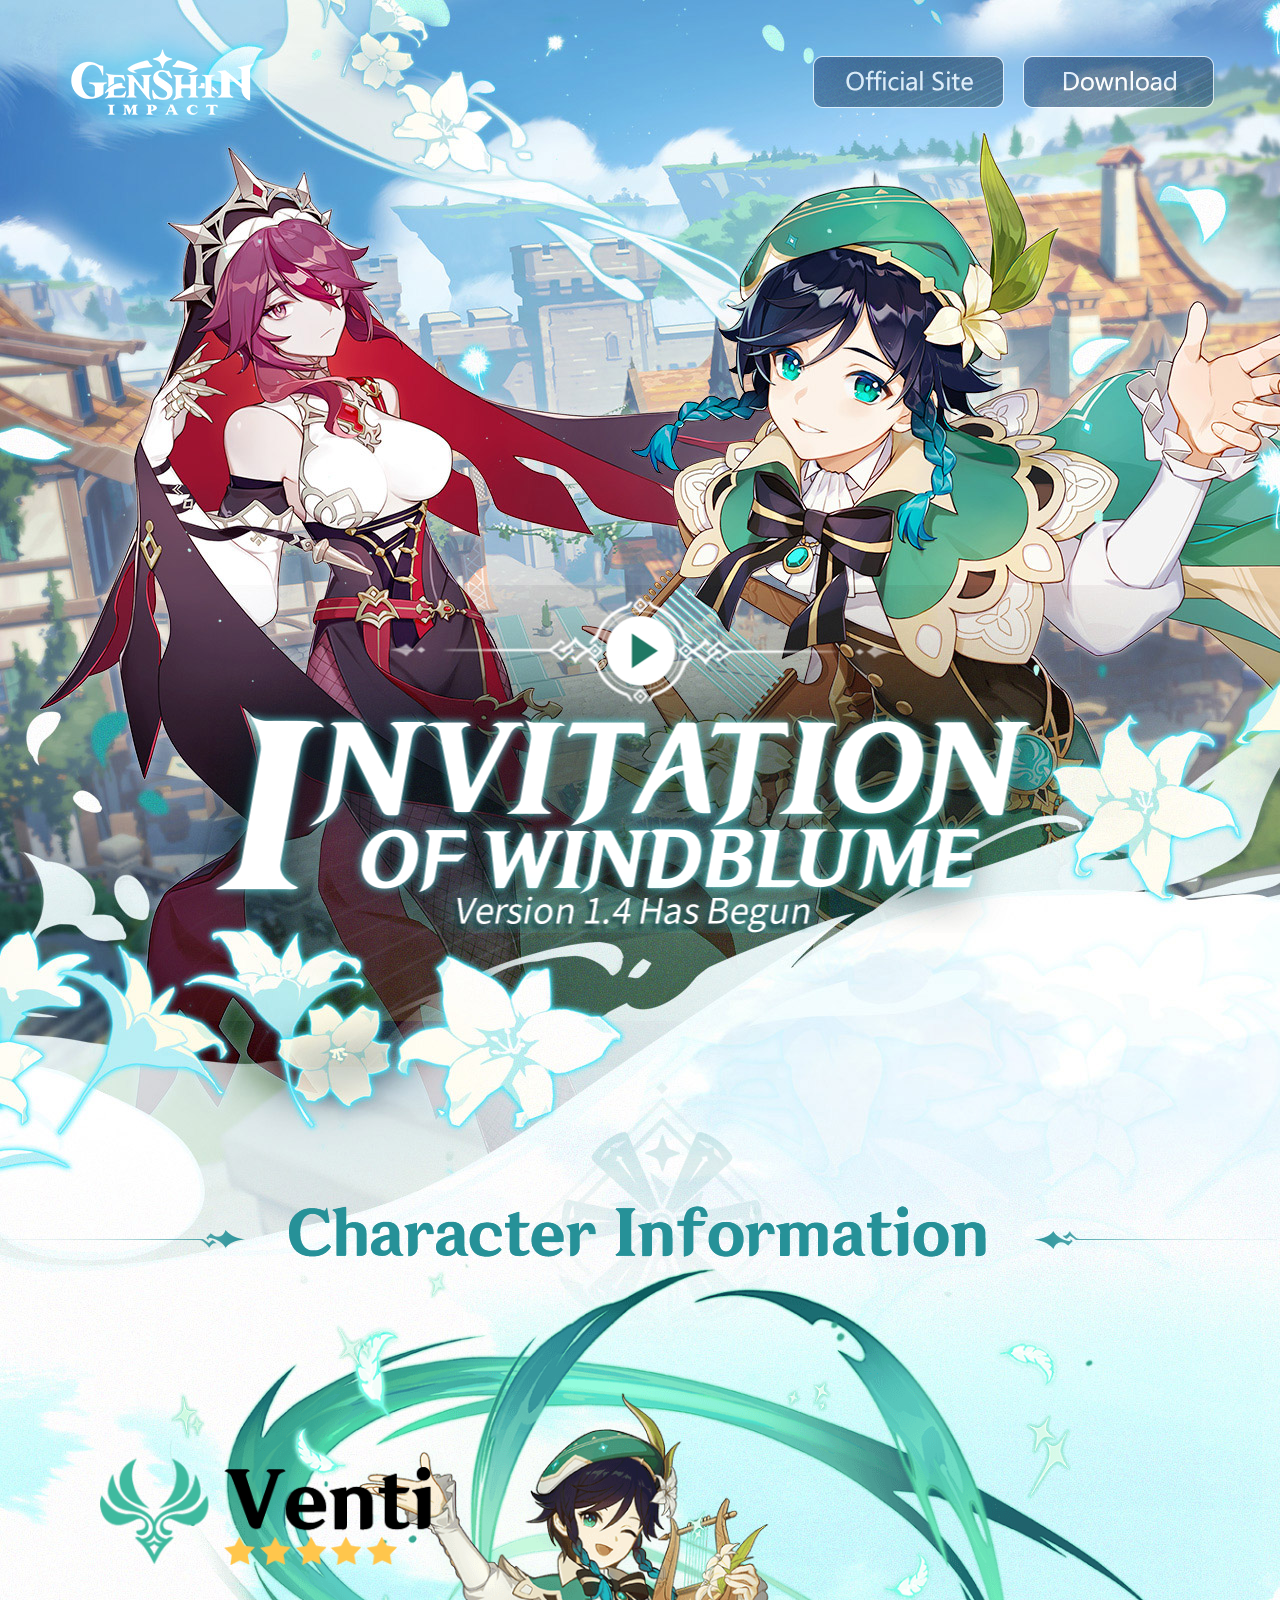
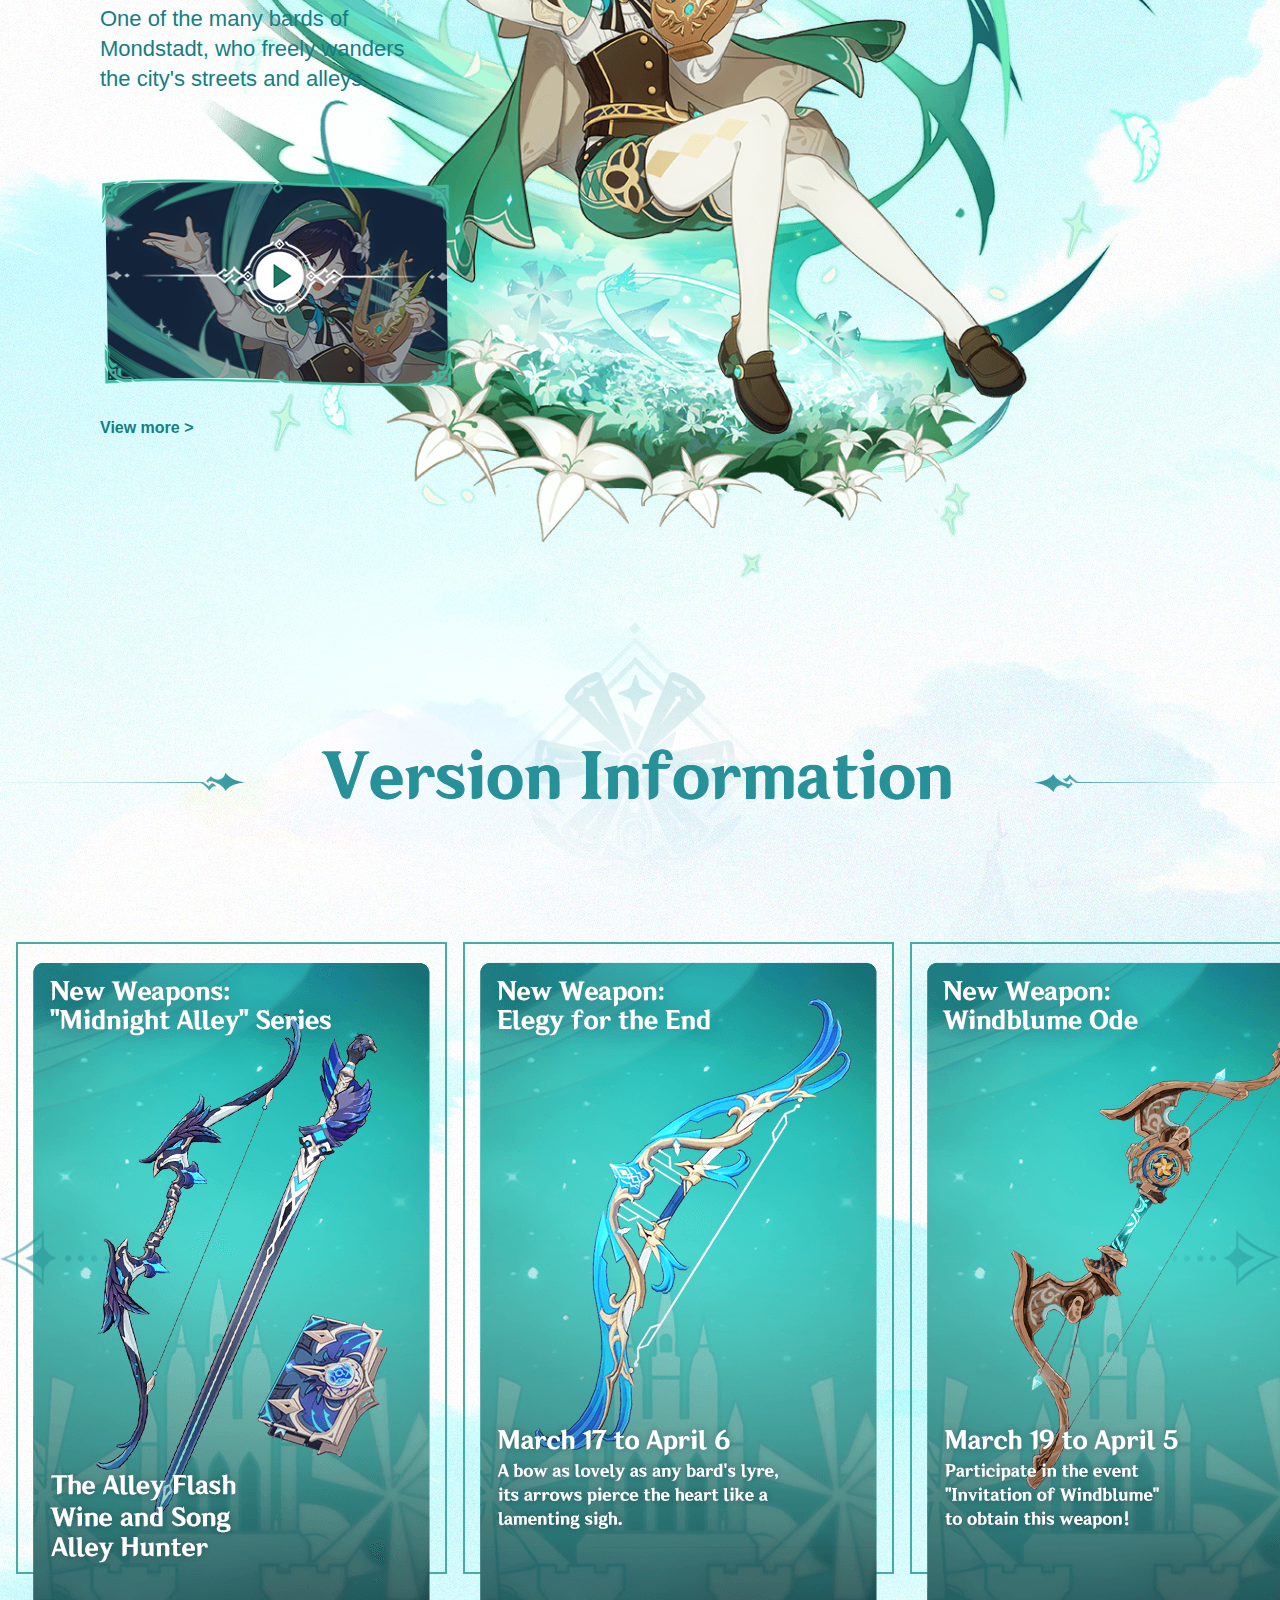
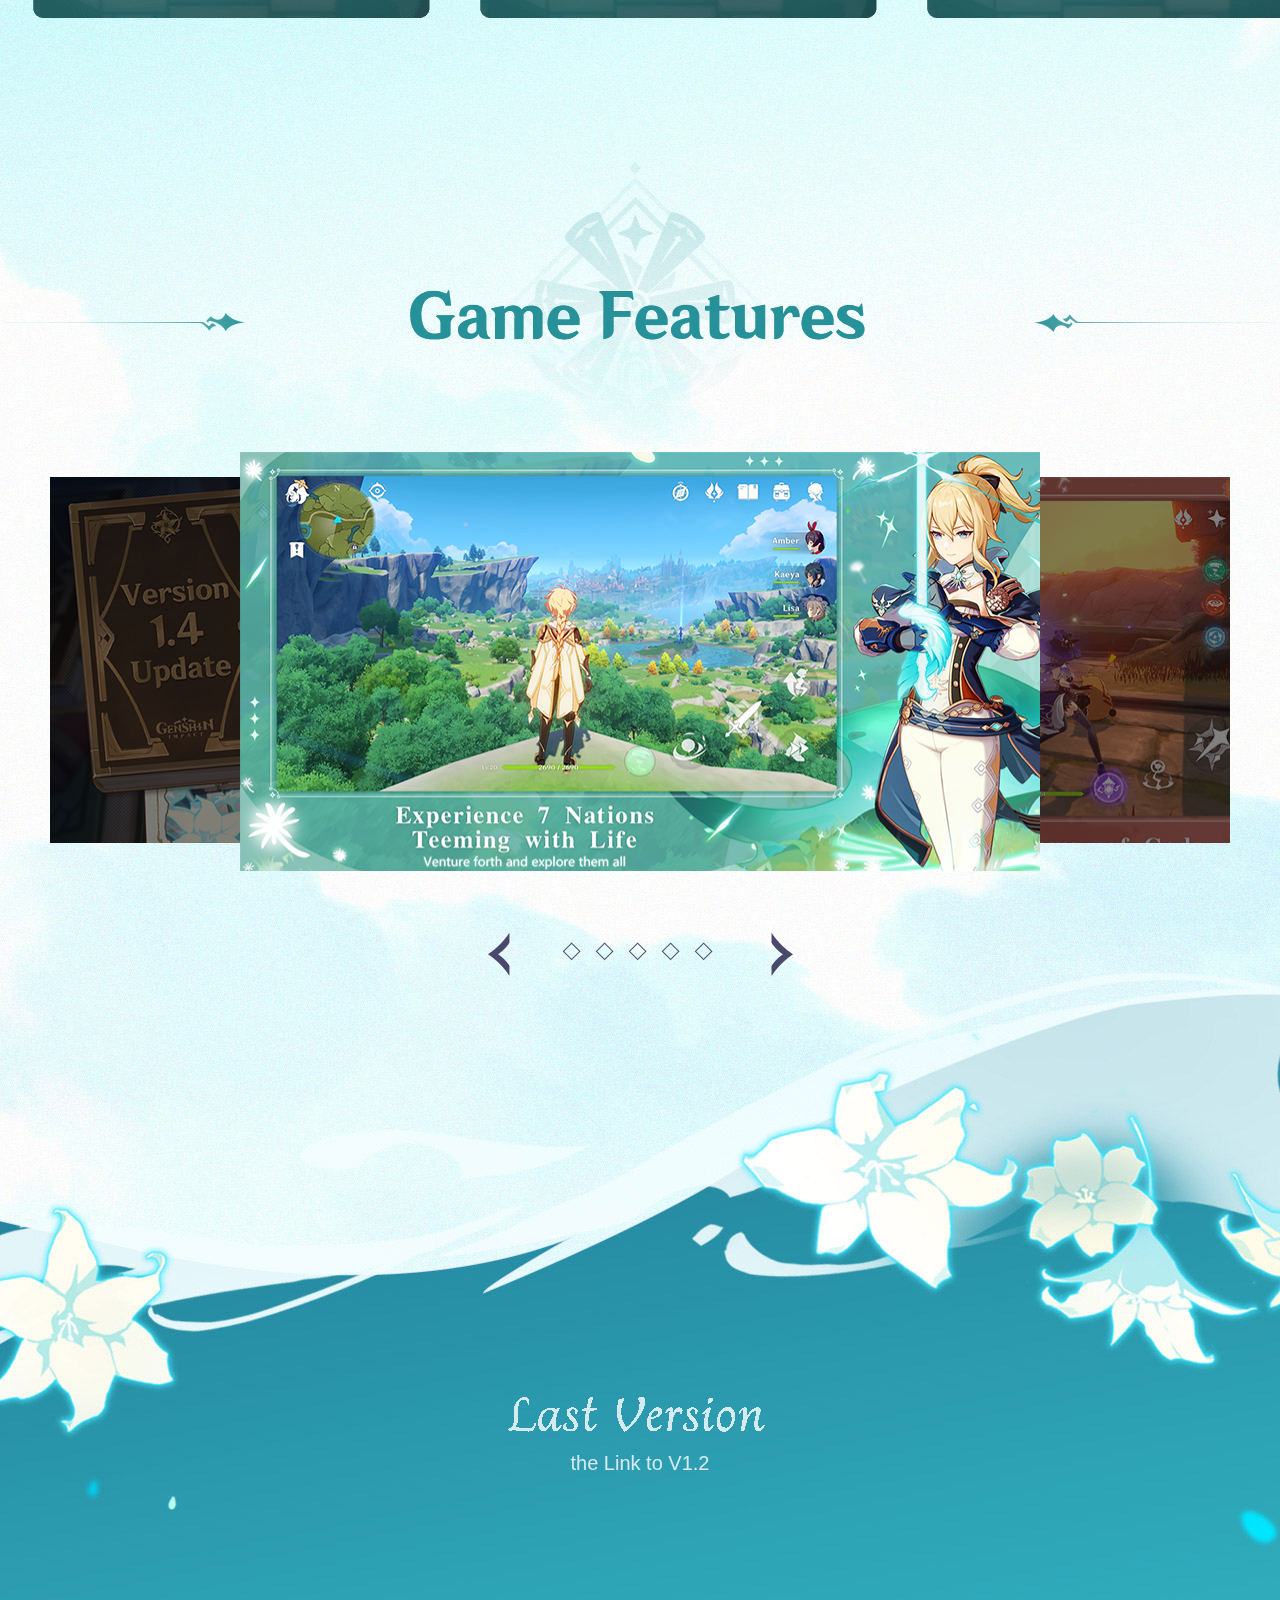
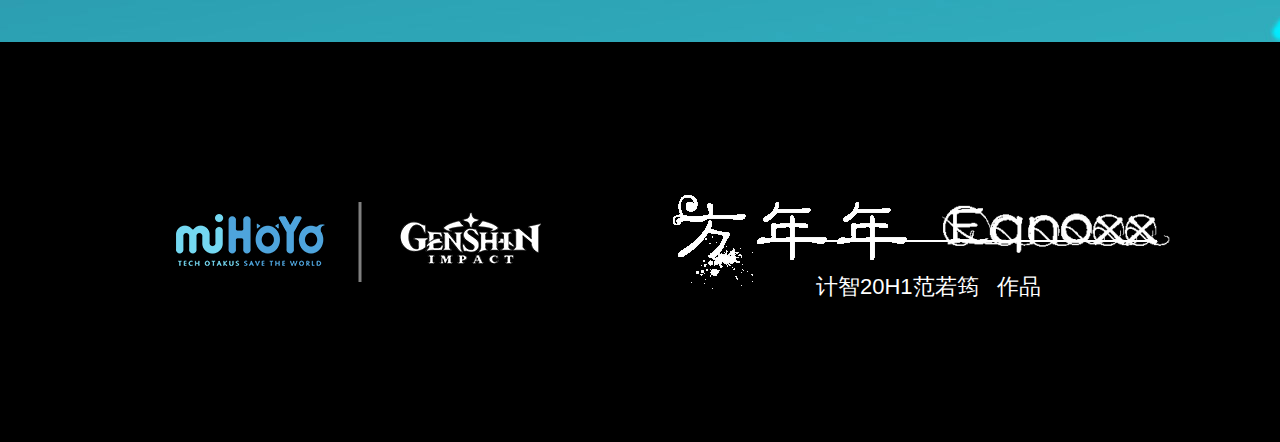
==== index.html @ aa004e3d "add Genshin_HomePage" ====
<!DOCTYPE html>
<html>
<head>
	<title>
		Genshin Impact – Step Into a Vast Magical World of Adventure
	</title>
	<meta charset="utf-8">
	<meta name="author" content="Eqnoxx">
	<script src="js/jquery-1.11.1.min.js" type="text/javascript"></script>
	<style type="text/css">
		<!--
		A { text-decoration: none}
		-->
	</style>
	<style>
		* {
			font-family: Helvetica;
		}
		body {
			position: relative;
			top: 0;
			left: 0;
			right: 0;
			bottom: 0;
			min-width: 1280px;
			max-width: 1900px;
			margin: auto;
		}
		#loading {
			position: absolute;
			top: 0;
			left: 0;
			right: 0;
			bottom: 0;
			background: black;
			opacity: 1;
			transition: all 0.3s;
			z-index: 3000;
		}
		#fab {
			position: relative;
			width: 100%;
			background: url(background/main/main.jpg) center top no-repeat;
		}
		#bottom {
			position: relative;
			width: 100%;
			height: 400px;
			background: black;
		}
		#fab header {
			position: relative;
			width: 100%;
			height: 1082px;
		}
		#fab content {
			position: relative;
			width: 100%;
			height: auto;
		}
		#fab footer {
			position: relative;
			width: 100%;
			height: 340px;
		}
		#fab header .logo {
			position: absolute;
			width: 211px;
			height: 200px;			
			top: 4px;
			left: 57px;
			background: url(element/main/head/logo.png) center top no-repeat;
		}
		#fab header .bar1 {
			position: absolute;
			width: 191px;
			height: 52px;
			top: 56px;
			right: 276px;
			opacity: 0.7;
			transition: all 0.3s;
			background: url(element/main/head/bar1.png) center top no-repeat;
		}
		#fab header .bar2 {
			position: absolute;
			width: 191px;
			height: 52px;
			top: 56px;
			right: 66px;
			opacity: 0.7;
			transition: all 0.3s;
			background: url(element/main/head/bar2.png) center top no-repeat;
		}
		#fab header .video {
			position: absolute;
			width: 511px;
			height: 106px;
			top: 598px;
			left: 50%;
			transform: translateX(-50%);
			cursor: pointer;
			background: url(element/main/head/header-button.png) center top no-repeat;
		}
		#fab header .title {
			position: absolute;
			width: 971px;
			height: 258px;
			top: 675px;
			left: 50%;
			transform: translateX(-50%);
			background: url(element/main/head/header-title.png) center top no-repeat;
		}
		
		#fab content .c-i {
			position: relative;
			width: 100%;
			height: 1140px;
			overflow: hidden;
			background: url(element/main/c-i/c-i.png) center top no-repeat;
		}
		.c-i .slide {
			position: relative;
			width: 10000px;
			height: 1140px;
			transition: left 1s;
		}
		.c-i .desc-frame {
			position: relative;
			width: 520px;
			height: 700px;
    		top: 370px;
    		left: 100px;
    		text-align: left;
		}
		.c-i .desc-frame .name {
			position: relative;
			width: auto;
			height: 113px;
			z-index: 998;
		}
		.c-i .desc-frame .desc {
			position: relative;
			width: 330px;
			height: 90px;
			top: 35px;
			font-size: 22px;
			color: #147E85;
			text-align: left;
			line-height: 30px;
			z-index: 998;
		}
		.c-i .desc-frame .video {
			position: relative;
		    width: 358px;
		    height: 208px;
		    top: 120px;
			cursor: pointer;
			z-index: 1000;
		}
		.c-i .desc-frame .view-more { 
			position: relative;
    		top: 145px;
			font-size: 16px;
			font-weight: 800;
			color: #147E85;
			text-align: left;
			line-height: 24px;
			z-index: 1000;
		}
		.c-i .pic {
			position: absolute;
			width: 1210px;
			height: auto;
			top: 0;
			right: 0;
			z-index: 997;
		}

		.c-i .roles {
			position: relative;
			float: left;
			width: 100%;
			height: 1140px;
		}
		.c-i .slide-button-left, .c-i .slide-button-right {
			position: relative;
			float: left;
			width: 50%;
			height: 1050px;
			top: -950px;
			left: 0px;
			z-index: 999;
		}

		#fab content .v-i {
			position: relative;
			width: 100%;
			height: 1140px;
			background: url(element/main/v-i/v-i.png) center top no-repeat;
		}
		.v-i .frame {
			position: relative;
			width: 100%;
			max-width: 1580px;
			height: 700px;
			top: 300px;
			margin-left: 50%;
			transform: translateX(-50%);
		}
		.v-i .visual {
			position: relative;
			padding-top: 20px;
			width: 1357px;
			height: 100%;
			margin: auto;
			overflow: hidden;
		}
		.v-i .slide {
			position: relative;
			width: 10000px;
			height: 700px;
			transition: left 0.5s;
		}
		.v-i .pics {
			position: relative;
			margin: 0 8px;
			width: 431px;
			display: block;
			float: left;
			top: 0;
			transition: top 0.5s;
		}
		.v-i .pics:first-child {
			margin-left: 16px;
		}
		.v-i .slide-button-left {
			position: absolute;
			width: 110px;
			height: 83px;
			top: 50%;
			left: 0;
			transform: translateY(-50%);
			cursor: pointer;
			background: url(element/main/v-i/pre.png) center top no-repeat;
			z-index: 1000;
		}
		.v-i .slide-button-right {
			position: absolute;
			width: 110px;
			height: 83px;
			top: 50%;
			right: 0;
			transform: translateY(-50%);
			cursor: pointer;
			background: url(element/main/v-i/nxt.png) center top no-repeat;
			z-index: 1000;
		}
		
		#fab content .g-f {
			position: relative;
			width: 100%;
			height: 1140px;
			background: url(element/main/g-f/g-f.png) center top no-repeat;
		}
		.g-f .frame {
			position: relative;
			width: 1180px;
			height: 800px;
			top: 290px;
			left: 50%;
			transform: translateX(-50%);
		}
		.g-f .frame .pics {
			transition: all 0.5s;
		}
		.g-f .pic-left {
			position: absolute;
			width: 700px;
			height: 366.33px;
			top: 25px;
			left: 0;
			z-index: 999;
			filter: brightness(0.5);
		}
		.g-f .pic-mid {
			position: absolute;
			width: 800px;
			height: 418.67px;
			top: 0;
			left: 50%;
			transform: translateX(-50%);
			z-index: 1000;
		}
		.g-f .pic-right {
			position: absolute;
			width: 700px;
			height: 366.33px;
			top: 25px;
			left: 100%;
			transform: translateX(-100%);
			z-index: 999;
			filter: brightness(0.5);
		}
		.g-f .pic-back {
			position: absolute;
			width: 700px;
			height: 366.33px;
			top: 25px;
			left: 50%;
			transform: translateX(-50%);
			z-index: 998;
		}
		.g-f #pic1 {
			background: url(element/main/g-f/1.png);
		}
		.g-f #pic2 {
			background: url(element/main/g-f/2.png);
		}
		.g-f #pic3 {
			background: url(element/main/g-f/3.png);
		}
		.g-f #pic4 {
			background: url(element/main/g-f/4.png);
		}
		.g-f #pic5 {
			background: url(element/main/g-f/5.png);
		}
		.g-f .slide-button-left {
			position: absolute;
			width: 48px;
			height: 48px;
			top: 480px;
			left: 435px;
			cursor: pointer;
			background: url(element/main/g-f/pre.png) center top no-repeat;
		}
		.g-f .slide-button-right {
			position: absolute;
			width: 48px;
			height: 48px;
			top: 480px;
			right: 435px;
			cursor: pointer;
			background: url(element/main/g-f/nxt.png) center top no-repeat;
		}
		.g-f .point-frame {
			position: absolute;
			width: 170px;
			height: 30px;
			top: 490px;
			left: 50%;
			transform: translateX(-50%);
		}
		.g-f .page-point {
			position: relative;
			width: 19px;
			height: 19px;
			padding: 7px;
			float: left;
			cursor: pointer;
			background: url(element/main/g-f/p1.png) center top no-repeat;
		}
		#fab footer .pic {
			position:absolute;
			width: 300px;
			height: 100px;
			top: 70px;
			left: 50%;
			transform: translateX(-50%);
			background: url(element/main/g-f/last-version.png) center top no-repeat;
			opacity: 0.8;
		}
		#fab footer .desc {
			position:absolute;
			top: 150px;
			left: 50%;
			transform: translateX(-50%);
			font-size: 20px;
			color: white;
			opacity: 0.8;
		}
		#fab footer .last-version {
			transition: all 0.3s;
		}

		#bottom .bottom-frame {
			position: relative;
			width: 100%;
			max-width: 1140px;
			min-width: 800px;
			height: 400px;
			left: 50%;
			transform: translateX(-50%);
		}
		#bottom .logo-frame {
			position: absolute;
			width: 420px;
			height: 100px;
			top: 150px;
			left: 80px;
		}
		#bottom .mihoyo {
			position: absolute;
			width: 200px;
			height: 100px;
			top: 21px;
			left: 0;
			background: url(element/main/bottom/logo.png) center top no-repeat;
		}
		#bottom .line {
			position: absolute;
			width: 3px;
			height: 80px;
			top: 10px;
			left: 50%;
			transform: translateX(-50%);
			background: gray;
		}
		#bottom .genshin {
			position: absolute;
			width: 200px;
			height: 100px;
			right: 0;
			background: url(element/main/bottom/logo2.png) center top no-repeat;
		}
		#bottom .author {
			position: absolute;
			width: 570px;
			height: 180px;
			top: 120px;
			right: 0;
		}
		#bottom .nick-name-chn {
			position: absolute;
			width: 300px;
			height: 125px;
			top: 13px;
			background: url(element/main/bottom/nick-name-chn.png) center top no-repeat;
		}
		#bottom .nick-name-eng {
			position: absolute;
			width: 300px;
			height: 80px;
			top: 29.5px;
			left: 265px;
			background: url(element/main/bottom/nick-name-eng.png) center top no-repeat;
		}
		#bottom .line2 {
			position: absolute;
			width: 399px;
			height: 2px;
			top: 78px;
			left: 118px;
			background: white;
		}
		#bottom .real-name {
			position: absolute;
			top: 110px;
			left: 176px;
			font-size: 22px;
			color: white;
		}

		.video-back {
			position: fixed;
			left: 0;
			right: 0;
			top: 0;
			bottom: 0;
			background: rgba(0, 0, 0, 0.7);
			z-index: 2000;
		}
		.video-frame {
			position: fixed;
			width: 896px;
			height: 504px;
			top: 50%;
			left: 50%;
			transform: translate(-50%, -50%);
			z-index: 2001;
		}
		.video-frame iframe {
			width: 100%;
			height: 100%;
		}
		.video-frame button {
			position: absolute;
			width: 32px;
			height: 32px;
			top: 10px;
			right: -62px;
			opacity: 0.75;
			border: 0;
			font-size: 0;
			background: url(element/main/close.png) center top no-repeat;
		}
	</style>
</head>
<body>
	<div id="loading"></div>
	<div id="fab">

		<!--header-->
		<header>

			<!--bars-->
			<a href="https://ys.mihoyo.com"><div class="logo"></div></a>
			<a href="official-site"><div class="bar1"></div></a>
			<a href="download"><div class="bar2"></div></a>
			<!--bars-->

			<!--elements-->
			<div class="video"></div>
			<div class="title"></div>
			<!--elements-->

		</header>
		<!--header-->

		<!--content-->
		<content>

			<!--c-i-->
			<div class="c-i">
				<div class="slide" style="left: 0px;">
					<!--venti-->
					<div class="roles" id="venti">
						<div class="desc-frame">
							<img src="element/main/c-i/venti-name.png" class="name">
							<div class="desc">
								One of the many bards of Mondstadt, who freely wanders the city's streets and alleys.
							</div>
							<img src="element/main/c-i/venti-video.png" class="video">
							<div class="view-more">View more &gt;</div>
						</div>
						<img src="element/main/c-i/venti-pic.png" class="pic">
					</div>
					<!--venti-->
					<!--rosaria-->
					<div class="roles" id="rosaria">
						<div class="desc-frame">
							<img src="element/main/c-i/rosaria-name.png" class="name">
							<div class="desc">
								A sister of the church, though you wouldn't know it if it weren't for her attire. Known for her sharp, cold words and manner, she often works alone.
							</div>
							<img src="element/main/c-i/rosaria-video.png" class="video">
							<div class="view-more">View more &gt;</div>
						</div>
						<img src="element/main/c-i/rosaria-pic.png" class="pic">
					</div>
					<!--rosaria-->
					<!--tartaglia-->
					<div class="roles" id="tartaglia">
						<div class="desc-frame">
							<img src="element/main/c-i/tartaglia-name.png" class="name">
							<div class="desc">
								No. 11 of The Harbingers, also known as "Childe." His name is highly feared on the battlefield.
							</div>
							<img src="element/main/c-i/tartaglia-video.png" class="video">
							<div class="view-more">View more &gt;</div>
						</div>
						<img src="element/main/c-i/tartaglia-pic.png" class="pic">
					</div>
					<!--tartaglia-->
				</div>
				<div class="slide-button-left"></div>
				<div class="slide-button-right"></div>
			</div>
			<!--c-i-->

			<!--v-i-->
			<div class="v-i">
				<div class="frame">
					<div class="visual">
						<div class="slide" style="left: 0px;">
							<img src="element/main/v-i/mas.png" class="pics">
							<img src="element/main/v-i/efpe.png" class="pics">
							<img src="element/main/v-i/wo.png" class="pics">
							<img src="element/main/v-i/OG.png" class="pics">
							<img src="element/main/v-i/TVSE.png" class="pics">
							<img src="element/main/v-i/BB.png" class="pics">
							<img src="element/main/v-i/BoB.png" class="pics">
							<img src="element/main/v-i/FF.png" class="pics">
							<img src="element/main/v-i/PW.png" class="pics">
							<img src="element/main/v-i/CT.png" class="pics">
							<img src="element/main/v-i/WD.png" class="pics">
							<img src="element/main/v-i/MM.png" class="pics">
						</div>
					</div>
					<div class="slide-button-left"></div>
					<div class="slide-button-right"></div>
				</div>
			</div>
			<!--v-i-->


			<div class="g-f">
				<div class="frame">

					<div class="pics pic-left" id="pic1"></div>
					<div class="pics pic-mid" id="pic2"></div>
					<div class="pics pic-right" id="pic3"></div>
					<div class="pics pic-back" id="pic4"></div>
					<div class="pics pic-back" id="pic5"></div>

					<div class="slide-button-left"></div>
					<div class="point-frame">
						<div class="page-point" id="p1"></div>
						<div class="page-point" id="p2"></div>
						<div class="page-point" id="p3"></div>
						<div class="page-point" id="p4"></div>
						<div class="page-point" id="p5"></div>
					</div>
					<div class="slide-button-right"></div>
				</div>
			</div>

		</content>
		<!--content-->

		<!--footer-->
		<footer>
			<a href="vesion-1-2.html">
				<div class="last-version pic"></div>
				<div class="last-version desc">
					the Link to V1.2
				</div>
			</a>
		</footer>
		<!--footer-->
	</div>

	<div id="bottom">
		<div class="bottom-frame">
			<div class="logo-frame">
				<div class="mihoyo"></div>
				<div class="line"></div>
				<div class="genshin"></div>
			</div>
			<div class="author">
				<div class="nick-name-chn"></div>
				<div class="nick-name-eng"></div>
				<div class="line2"></div>
				<div class="real-name">计智20H1范若筠&nbsp;&nbsp;&nbsp;作品</div>
			</div>
		</div>
	</div>

	<!--videos-->
	<div class="video-back" style="display: none">
		<div class="video-frame">
			<button>关闭</button>

			<!--version-pv-->
			<iframe src="https://player.bilibili.com/player.html?aid=501949022&bvid=BV1kN41197kT&cid=306272844&page=1" scrolling="no" border="0" frameborder="no" framespacing="0" allowfullscreen="true" id="video-1" style="display: none;"></iframe>
			<!--version-pv-->

			<!--venti-->
			<iframe src="https://player.bilibili.com/player.html?aid=627236039&bvid=BV1st4y1q7V4&cid=238833609&page=1" scrolling="no" border="0" frameborder="no" framespacing="0" allowfullscreen="true" id="video-2" style="display: none;"></iframe>
			<!--venti-->

			<!--rosaria-->
			<iframe src="https://player.bilibili.com/player.html?aid=459828777&bvid=BV1a5411w7Yz&cid=316848436&page=1" scrolling="no" border="0" frameborder="no" framespacing="0" allowfullscreen="true" id="video-3" style="display: none;"></iframe>
			<!--rosaria-->

			<!--tartaglia-->
			<iframe src="https://player.bilibili.com/player.html?aid=800223974&bvid=BV1wy4y1z7f3&cid=254153809&page=1" scrolling="no" border="0" frameborder="no" framespacing="0" allowfullscreen="true" id="video-4" style="display: none;"></iframe>
			<!--tartaglia-->

		</div>
	</div>
	<!--videos-->

	<!--js-->
	<script type="text/javascript">
		function sleep(time){
 			return new Promise((resolve) => setTimeout(resolve, time));
		}

		//loading
		$("#loading").css("z-index", 0);
		$("#loading").css("opacity", 0);
		//loading

		//bars
		$("#fab header a div").mouseenter(function() {
			$(this).css("opacity", 1);
		});
		$("#fab header a div").mouseleave(function() {
			$(this).css("opacity", 0.7);
		});
		//bars

		//resize
		var pos_ci = 0, pos_vi = 0;
		$(window).resize(function() {
			var width = $("body").width();
			$(".roles").css("width", width);
			$(".slide").css("left", -pos_ci*width+"px");

		});
		$(".roles").css("width", $("body").width());
		//resize

		//c-i-slide
		$(".c-i .slide-button-left").click(function() {
			slide_ci(-1);
		});
		$(".c-i .slide-button-right").click(function() {
			slide_ci(+1);
		});
		var slide_ci = function(delta) {
			pos_ci += delta;
			var width = $("body").width();
			var count = $(".roles").length;
			if (pos_ci > count - 1) {
				pos_ci = 0;
			}
			if (pos_ci < 0) {
				pos_ci = count - 1;
			}
			$(".c-i .slide").css("left", -pos_ci*width + "px");
		};
		//c-i-slide

		//v-i-slide
		$(".v-i .slide-button-left").click(function() {
			slide_vi(-1);
		});
		$(".v-i .slide-button-right").click(function() {
			slide_vi(+1);
		});
		var slide_vi = function(delta) {
			pos_vi += delta;
			var old_width = parseInt($(".v-i .pics").css("width").slice(0, -2));
			var width = old_width + 16;
			var count = $(".v-i .pics").length;
			if (pos_vi > count - 3) {
				pos_vi = 0;
			}
			if (pos_vi < 0) {
				pos_vi = count - 3;
			}
			$(".v-i .slide").css("left", -pos_vi*width + "px");
		};
		//v-i-slide

		//move-top
		$(".v-i .pics").mouseenter(function() {
			$(this).css("top", "-20px");
		});
		$(".v-i .pics").mouseleave(function() {
			$(this).css("top", "0px");
		});
		//move-top

		//g-f-slide
		var index = 1;
		var all = $(".g-f .frame .pics");
		var len = all.length;
		function slide_move(target) {
			target = (target+len) % len;
			var right_index = (target + 1) % len;
			var left_index = (target-1+len) % len;
			var right = all.filter(":eq("+right_index+")");
			var mid = all.filter(":eq("+target+")");
			var left = all.filter(":eq("+left_index+")");

			all.each(function() {
				var self = $(this);
				if (self.is(left)) {
					self.attr("class", "pics pic-left");
				}
				else if (self.is(mid)) {
					self.attr("class", "pics pic-mid");
				}
				else if (self.is(right)) {
					self.attr("class", "pics pic-right");
				}
				else {
					self.attr("class", "pics pic-back");
				}
			});
			index = target;
		}
		$(".g-f .slide-button-left").click(function() {
			slide_move(index-1);
		});
		$(".g-f .slide-button-right").click(function() {
			slide_move(index+1);
		});
		//g-f-slide

		//page-point
		$(".g-f .page-point").mouseenter(function() {
			$(this).css("background", "url(element/main/g-f/p2.png) center top no-repeat")
		});
		$(".g-f .page-point").mouseleave(function() {
			$(this).css("background", "url(element/main/g-f/p1.png) center top no-repeat")
		});
		$(".g-f .page-point").click(async function() {
			var delta = $(this).index() - index;
			if (Math.abs(delta) >= len/2) {
				delta = (delta>0?-1:1)*len + delta;
			}
			var step = Math.abs(delta)/delta;
			if (delta == 0) return;
			while (delta != 0) {
				slide_move(index + step);
				await sleep(300);
				delta -= step;
			}
		});
		//page-point

		//last-version
		$(".last-version").mouseenter(function() {
			$(".last-version").css("opacity", 1);
		});
		$(".last-version").mouseleave(function() {
			$(".last-version").css("opacity", 0.8);
		});
		//last-version

		//videos
		//video-1
		$("#fab header .video").click(function(){
			$(".video-back").show();
			$(".video-back #video-1").show();
			$("body").css("overflow", "hidden");
		});
		//video-2
		$("#fab content .c-i #venti .video").click(function(){
			$(".video-back").show();
			$(".video-back #video-2").show();
			$("body").css("overflow", "hidden");
		});
		//video-3
		$("#fab content .c-i #rosaria .video").click(function(){
			$(".video-back").show();
			$(".video-back #video-3").show();
			$("body").css("overflow", "hidden");
		});
		//video-4
		$("#fab content .c-i #tartaglia .video").click(function(){
			$(".video-back").show();
			$(".video-back #video-4").show();
			$("body").css("overflow", "hidden");
		});
		//close
		$(".video-back button").click(function(){
			$(".video-back iframe").hide();
			$(".video-back").hide();
			$("body").css("overflow", "auto");
		});
		//videos
	</script>  
	<!--js-->


</body>
</html>
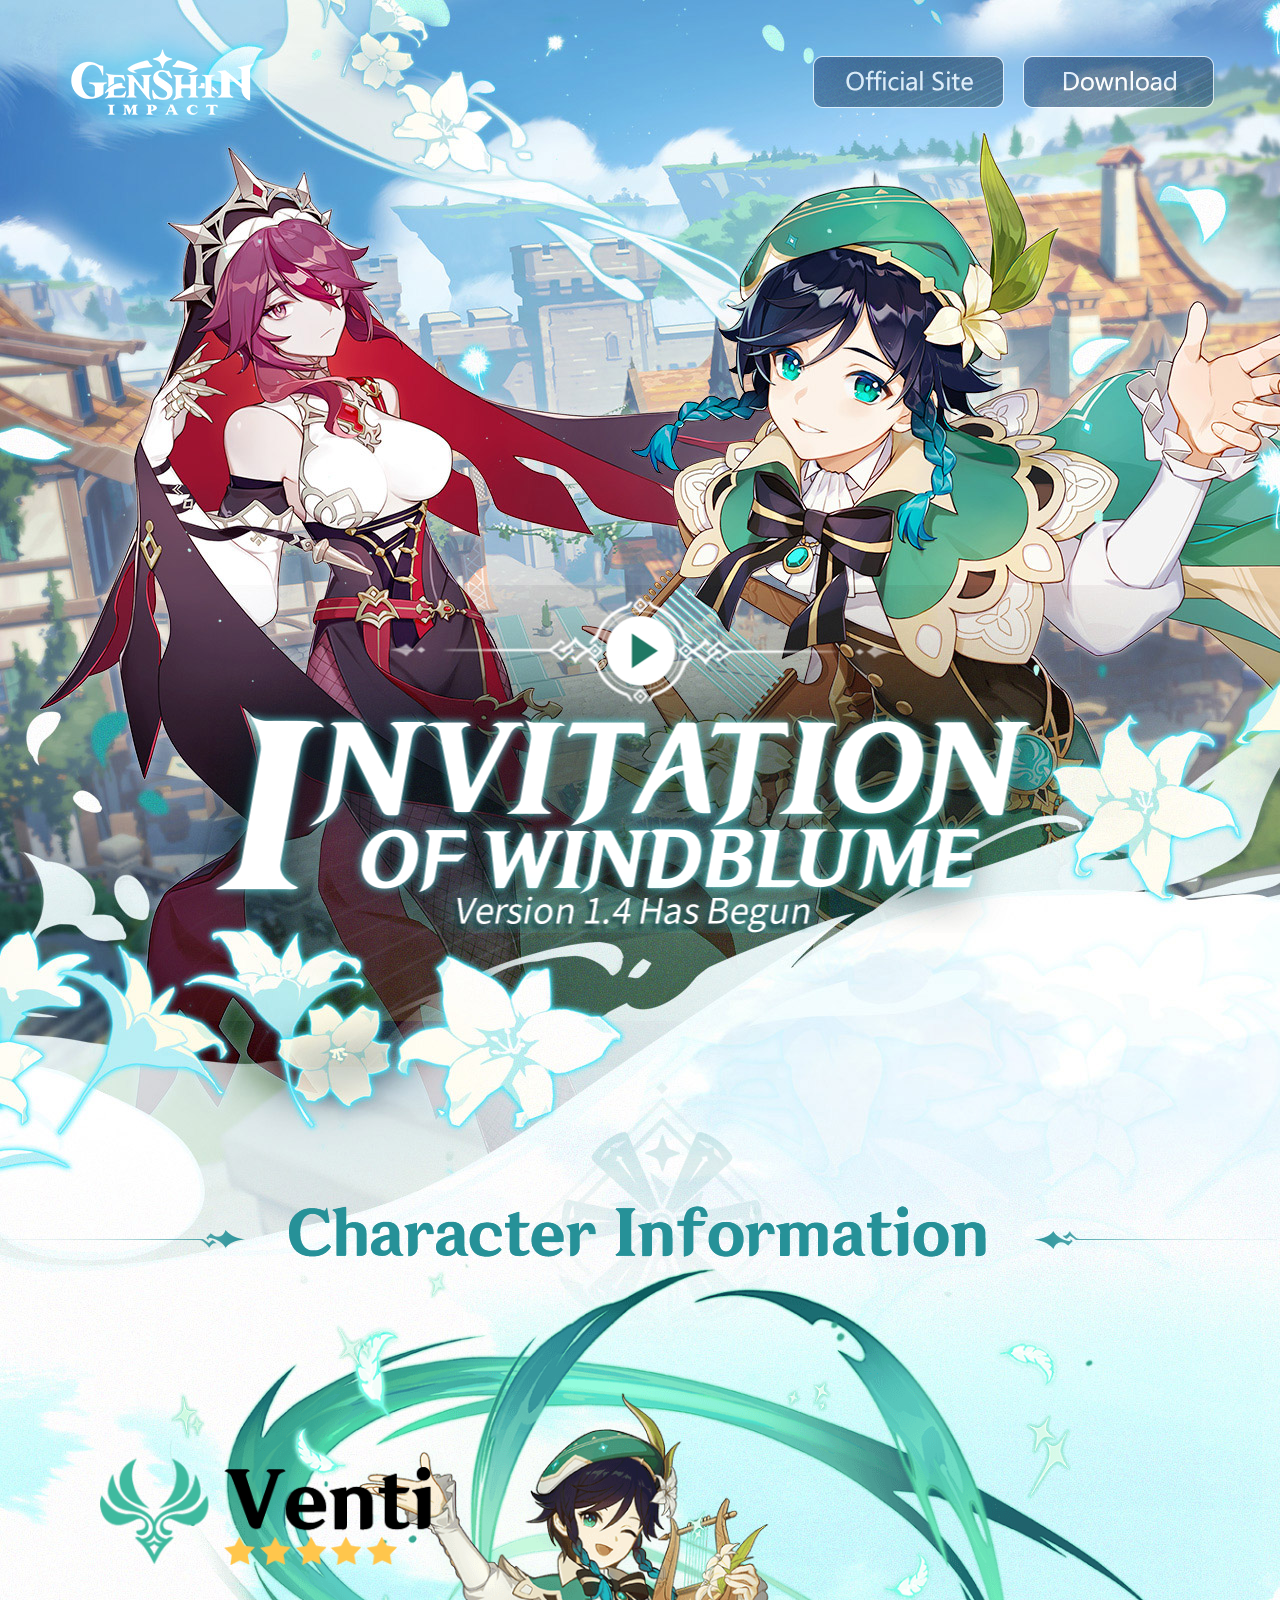
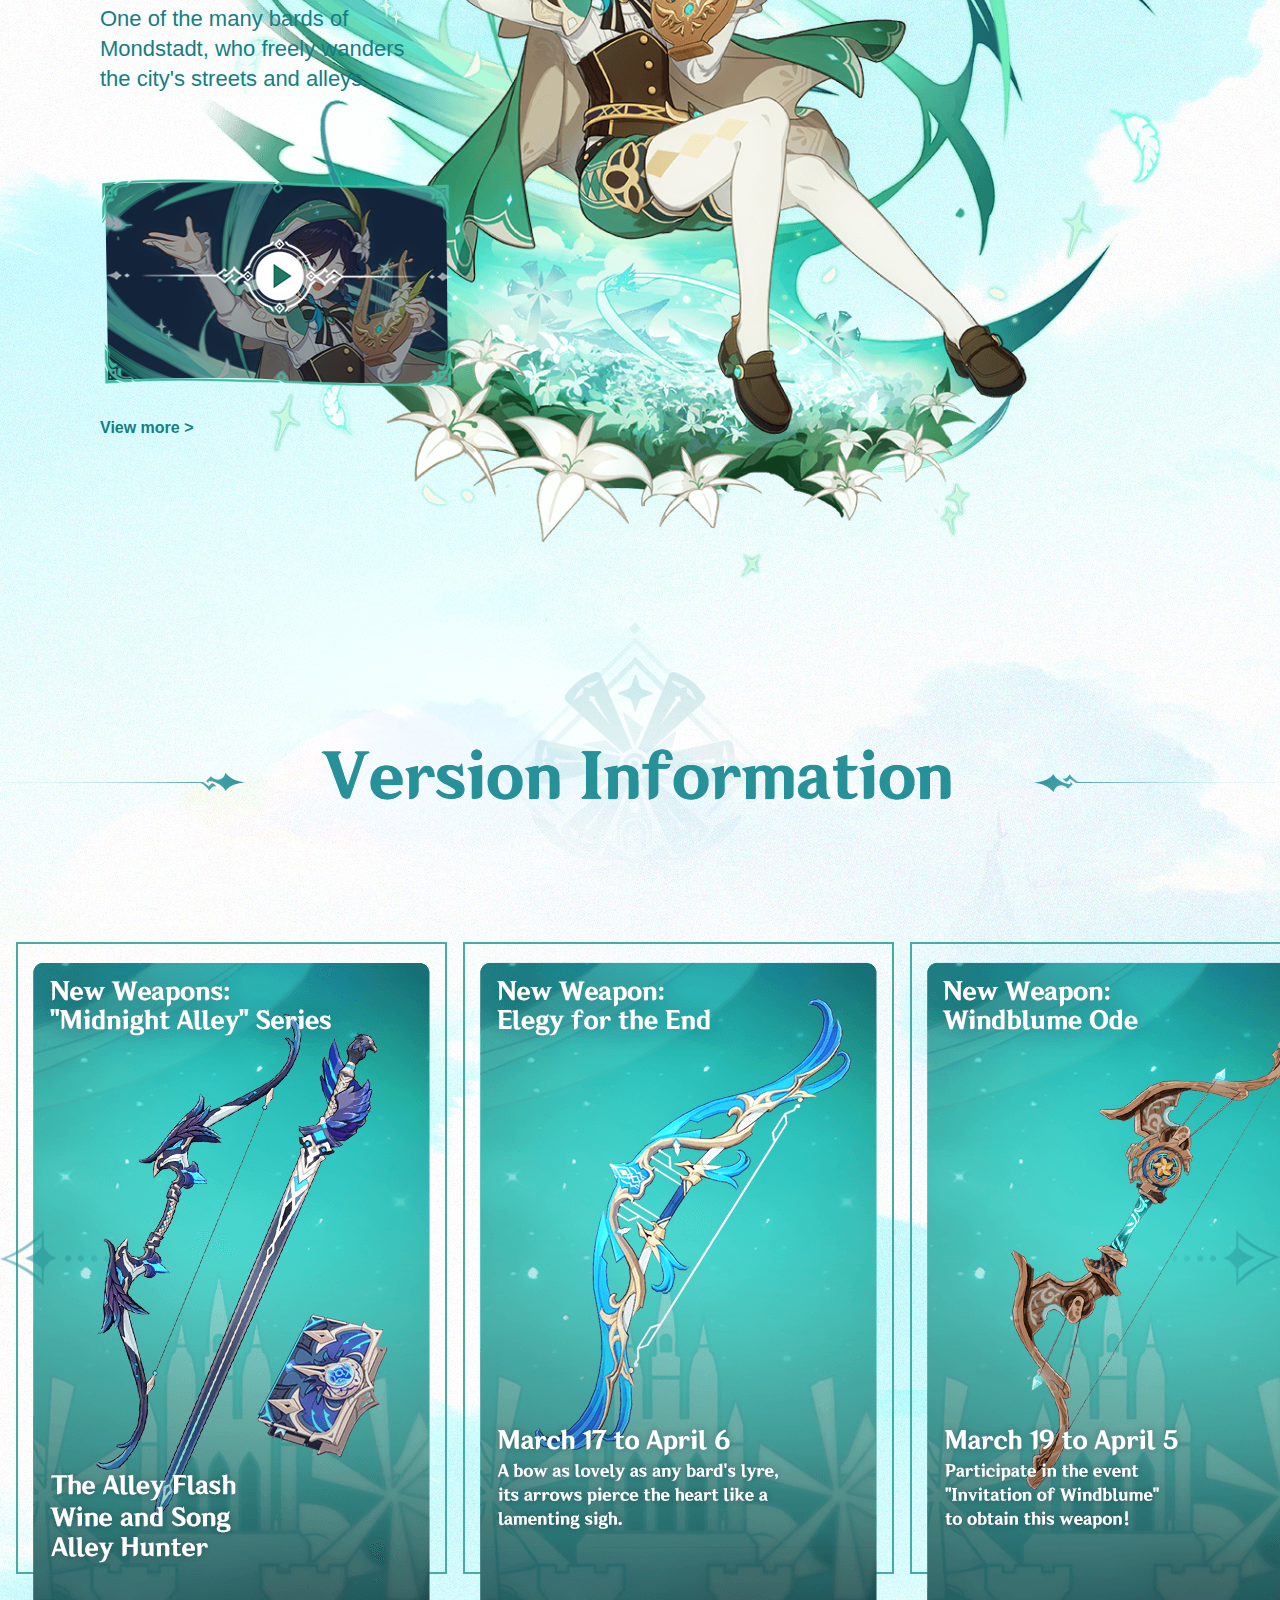
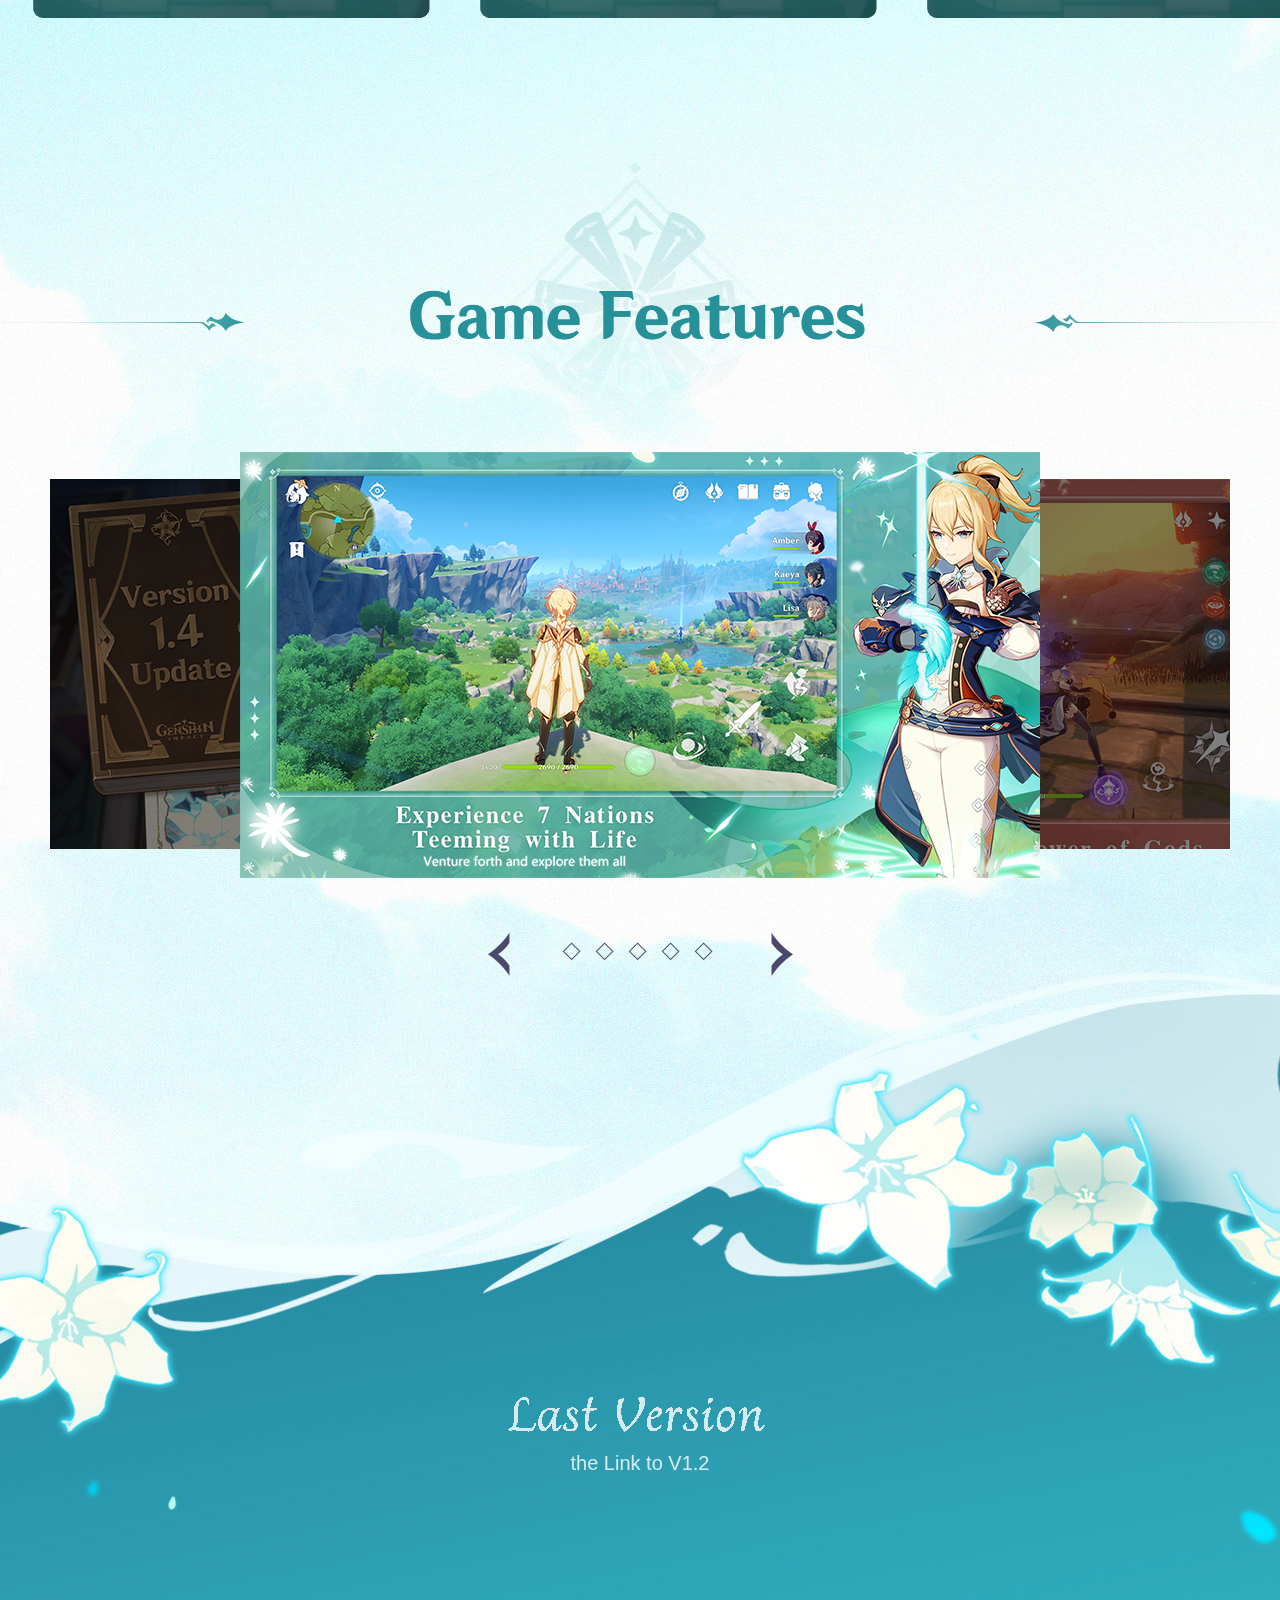
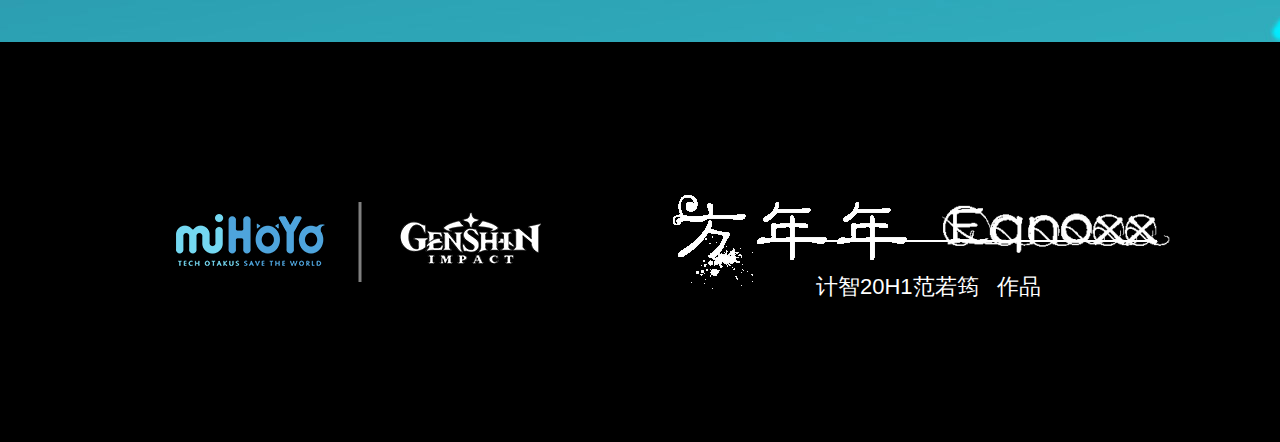
==== commit f4ebba13: "change something" ====
--- a/index.html
+++ b/index.html
@@ -273,42 +273,37 @@
 		.g-f .frame .pics {
 			transition: all 0.5s;
 		}
-		.g-f .pic-left {
+		.g-f .pics {
 			position: absolute;
 			width: 700px;
-			height: 366.33px;
-			top: 25px;
-			left: 0;
+			height: 370px;
+			top: 27px;
 			z-index: 999;
 			filter: brightness(0.5);
 		}
-		.g-f .pic-mid {
-			position: absolute;
+		.g-f .pic-front {
 			width: 800px;
-			height: 418.67px;
+			height: 426px;
 			top: 0;
 			left: 50%;
 			transform: translateX(-50%);
 			z-index: 1000;
+			filter: none;
+		}
+		.g-f .pic-left {
+			left: 0;
 		}
 		.g-f .pic-right {
-			position: absolute;
-			width: 700px;
-			height: 366.33px;
-			top: 25px;
 			left: 100%;
 			transform: translateX(-100%);
-			z-index: 999;
-			filter: brightness(0.5);
 		}
 		.g-f .pic-back {
-			position: absolute;
-			width: 700px;
-			height: 366.33px;
-			top: 25px;
 			left: 50%;
 			transform: translateX(-50%);
 			z-index: 998;
+		}
+		.g-f div[id^="pic"] {
+			background: center top no-repeat;
 		}
 		.g-f #pic1 {
 			background: url(element/main/g-f/1.png);
@@ -325,24 +320,22 @@
 		.g-f #pic5 {
 			background: url(element/main/g-f/5.png);
 		}
-		.g-f .slide-button-left {
+		.g-f div[class^="slide-button-"] {
 			position: absolute;
 			width: 48px;
 			height: 48px;
 			top: 480px;
+			cursor: pointer;
+		}
+		.g-f .slide-button-left {
 			left: 435px;
-			cursor: pointer;
 			background: url(element/main/g-f/pre.png) center top no-repeat;
 		}
 		.g-f .slide-button-right {
-			position: absolute;
-			width: 48px;
-			height: 48px;
-			top: 480px;
 			right: 435px;
-			cursor: pointer;
 			background: url(element/main/g-f/nxt.png) center top no-repeat;
 		}
+		
 		.g-f .point-frame {
 			position: absolute;
 			width: 170px;
@@ -598,7 +591,7 @@
 				<div class="frame">
 
 					<div class="pics pic-left" id="pic1"></div>
-					<div class="pics pic-mid" id="pic2"></div>
+					<div class="pics pic-front" id="pic2"></div>
 					<div class="pics pic-right" id="pic3"></div>
 					<div class="pics pic-back" id="pic4"></div>
 					<div class="pics pic-back" id="pic5"></div>
@@ -763,7 +756,7 @@
 			var right_index = (target + 1) % len;
 			var left_index = (target-1+len) % len;
 			var right = all.filter(":eq("+right_index+")");
-			var mid = all.filter(":eq("+target+")");
+			var front = all.filter(":eq("+target+")");
 			var left = all.filter(":eq("+left_index+")");
 
 			all.each(function() {
@@ -771,8 +764,8 @@
 				if (self.is(left)) {
 					self.attr("class", "pics pic-left");
 				}
-				else if (self.is(mid)) {
-					self.attr("class", "pics pic-mid");
+				else if (self.is(front)) {
+					self.attr("class", "pics pic-front");
 				}
 				else if (self.is(right)) {
 					self.attr("class", "pics pic-right");
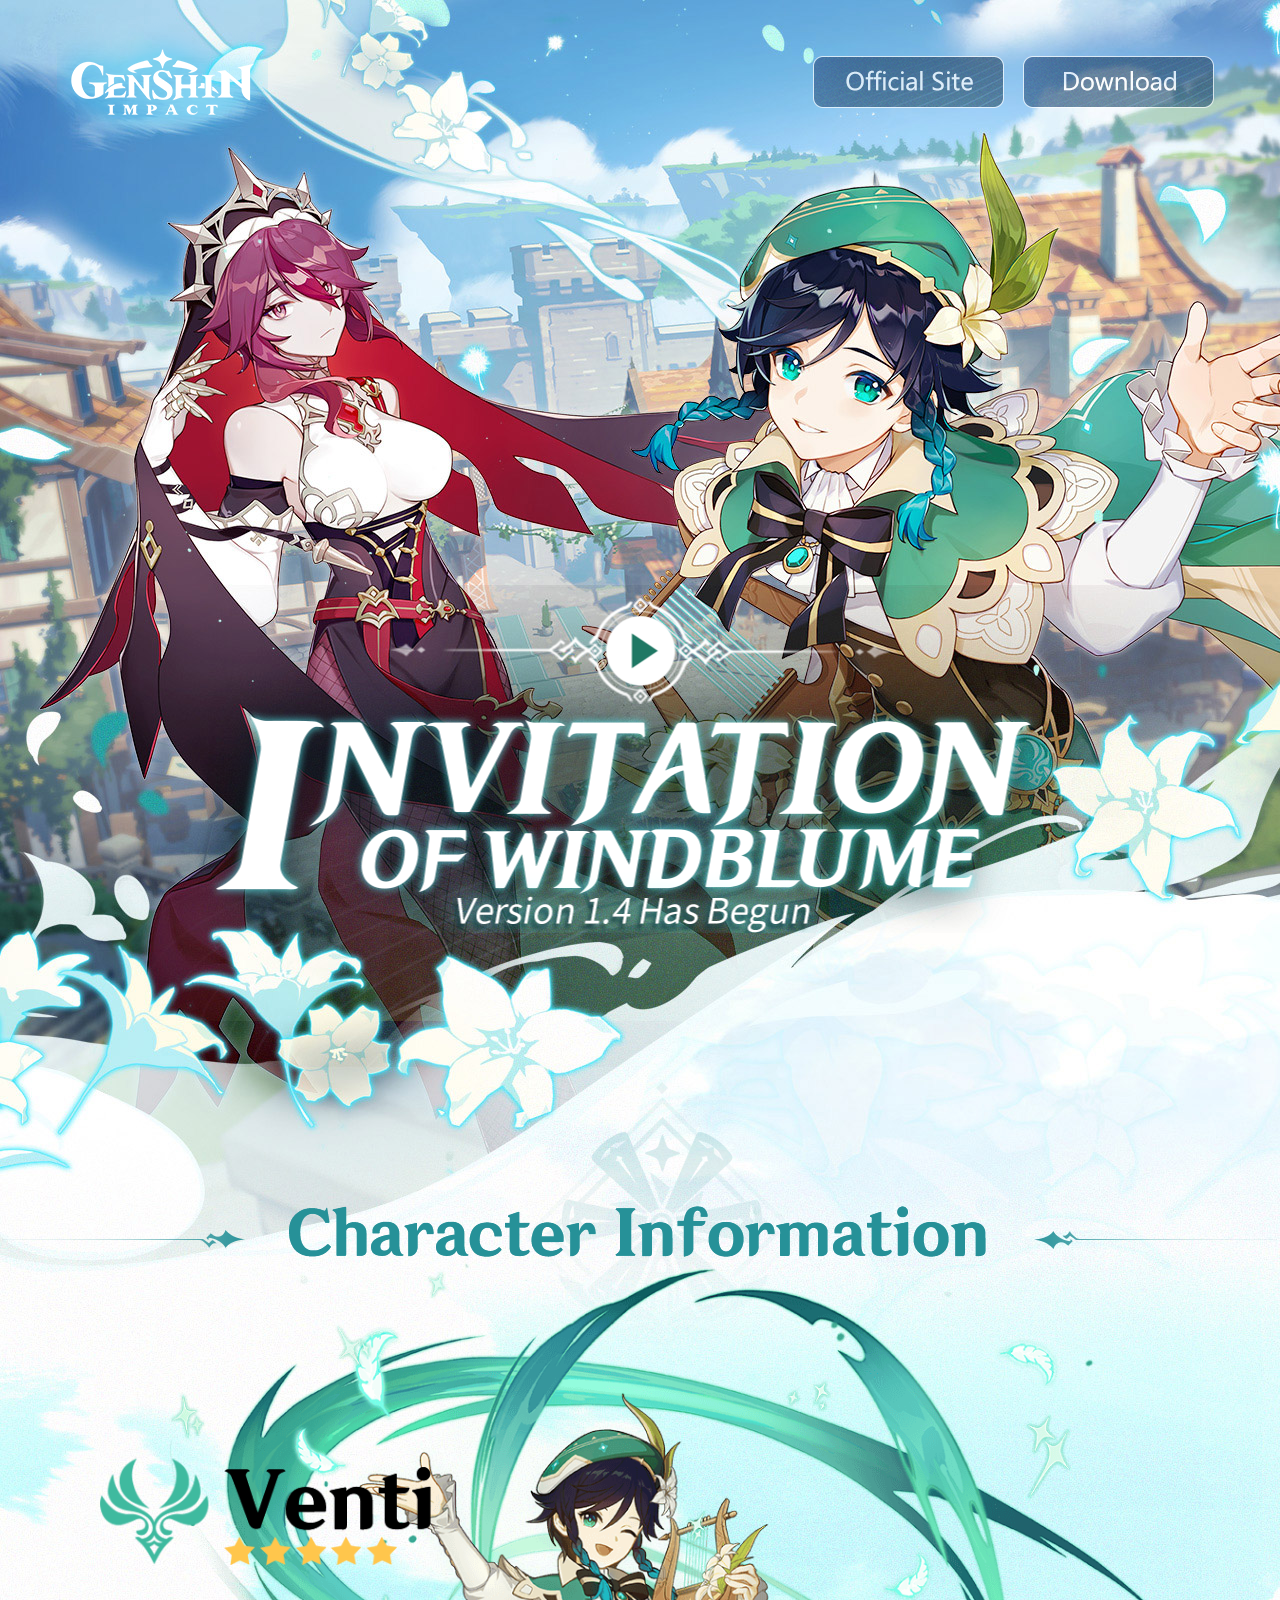
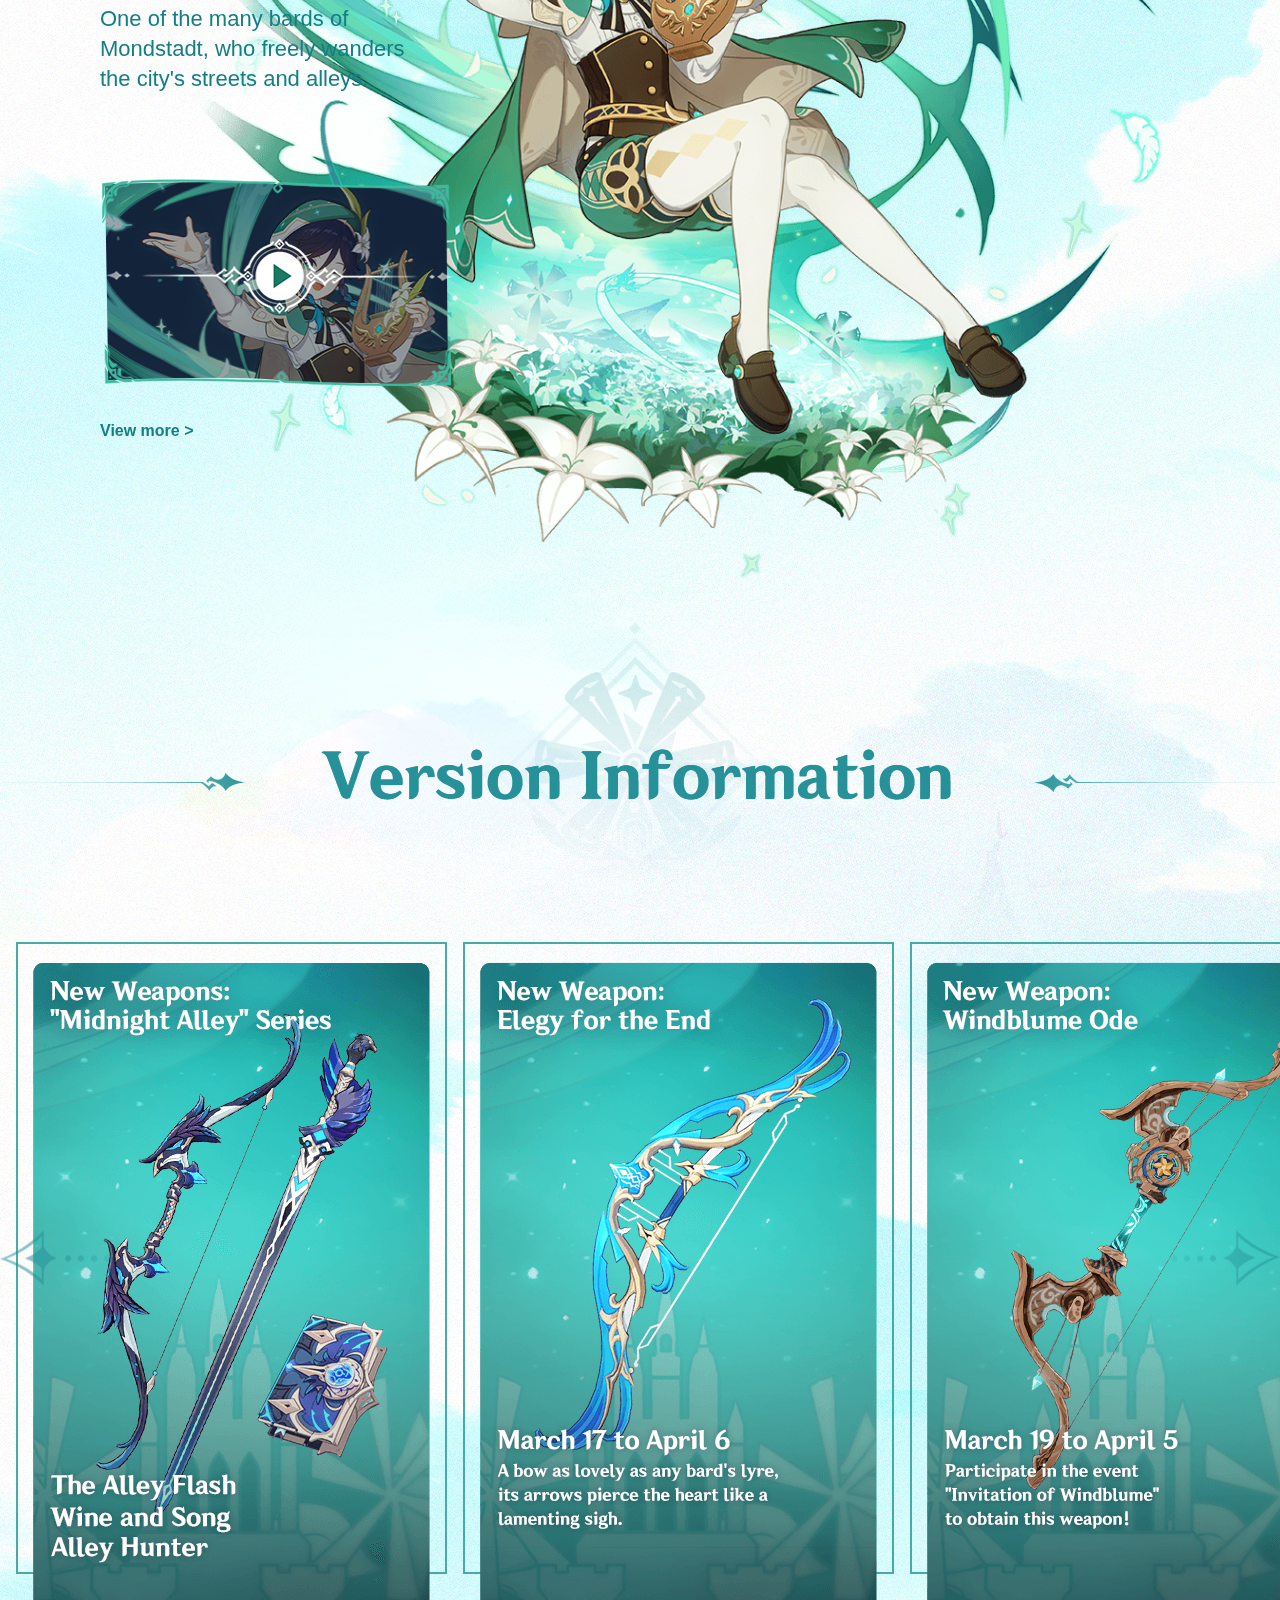
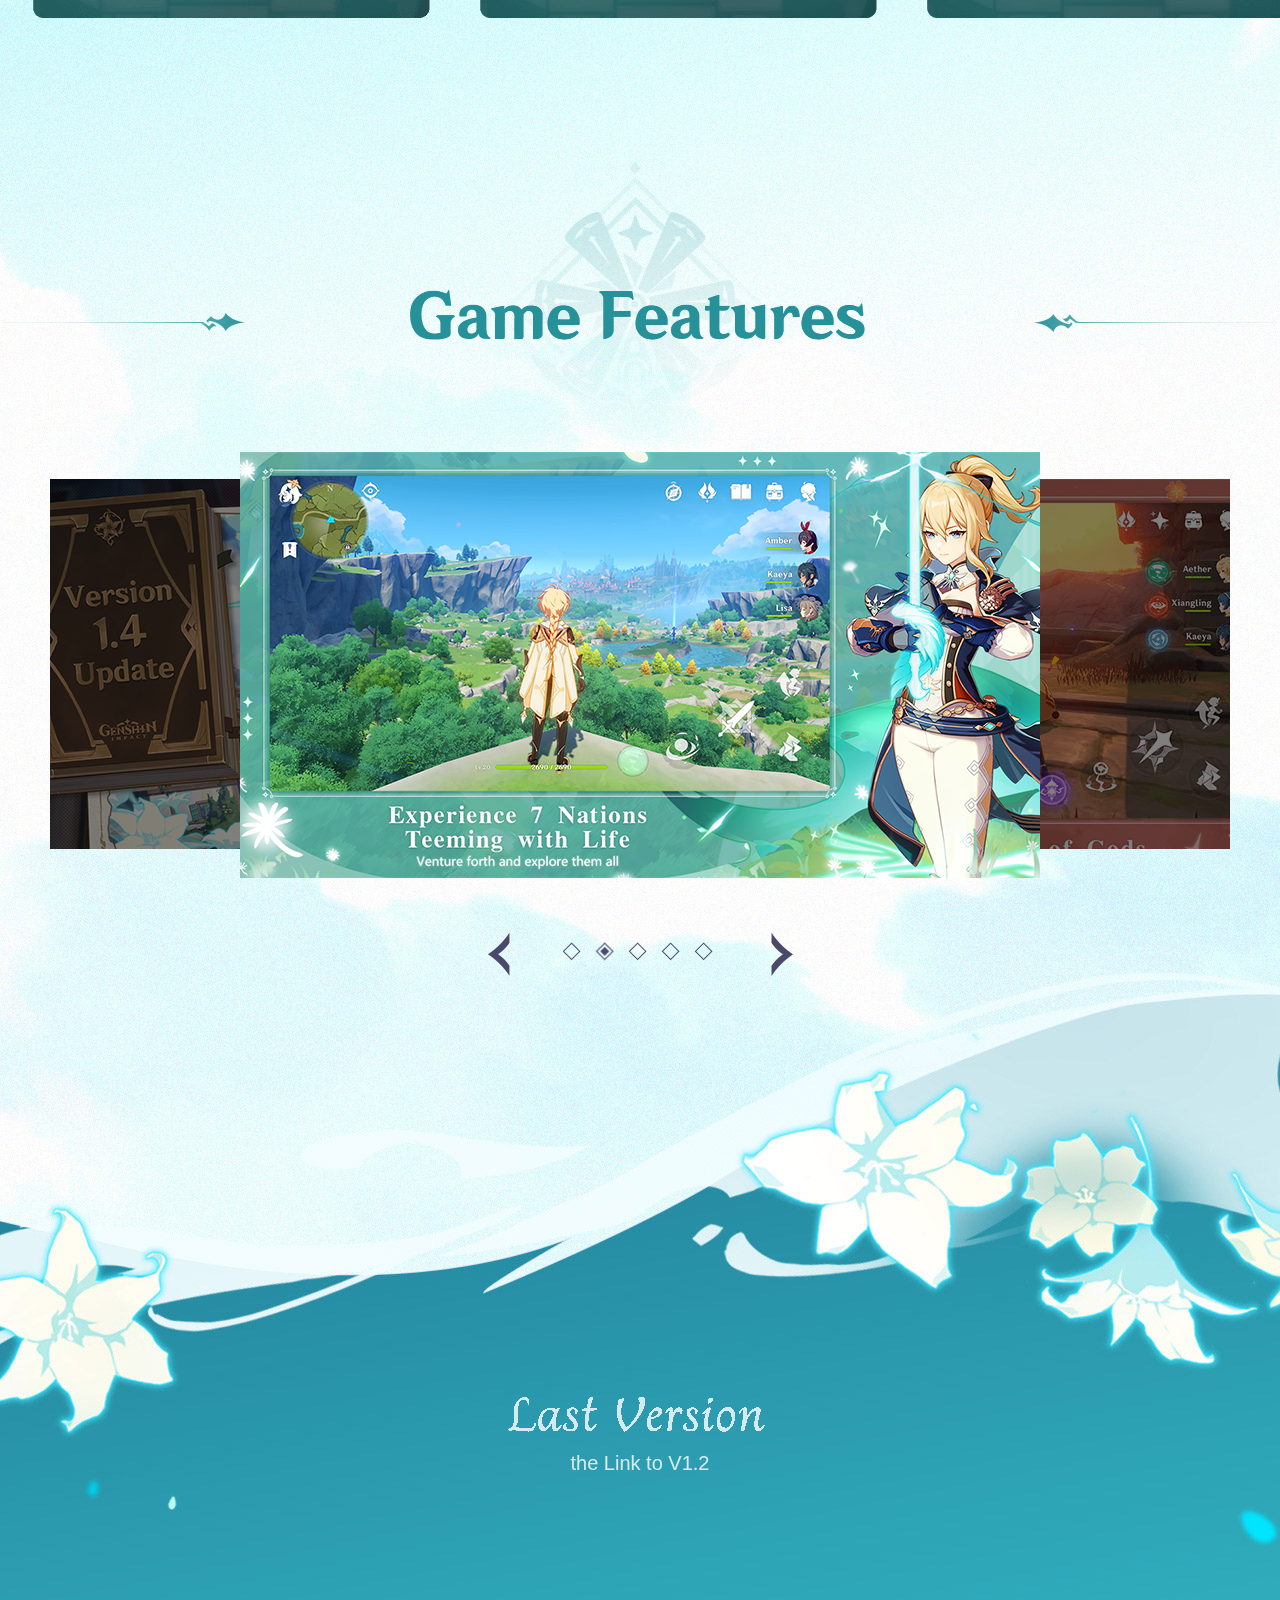
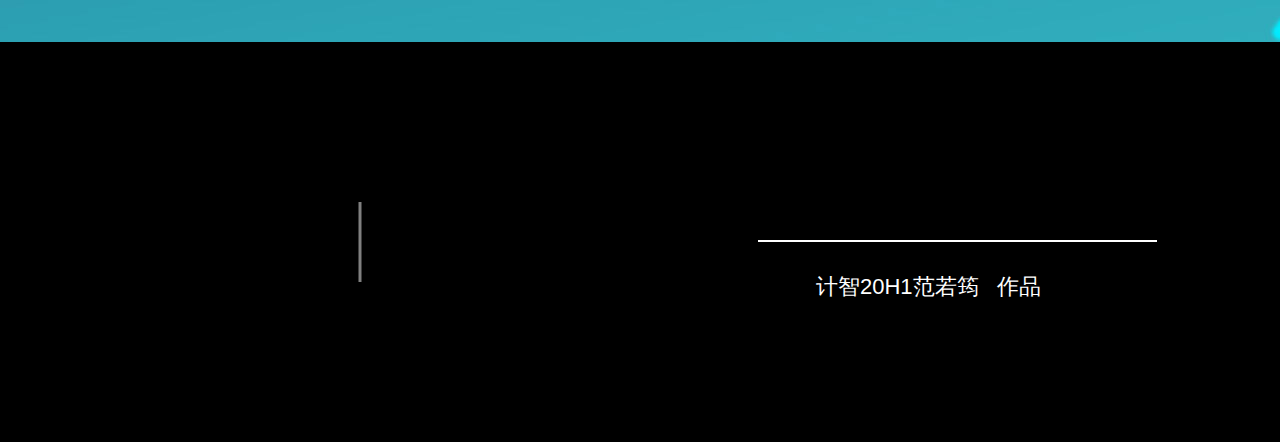
==== commit d3219e89: "update something" ====
--- a/index.html
+++ b/index.html
@@ -7,499 +7,21 @@
 	<meta charset="utf-8">
 	<meta name="author" content="Eqnoxx">
 	<script src="js/jquery-1.11.1.min.js" type="text/javascript"></script>
-	<style type="text/css">
-		<!--
-		A { text-decoration: none}
-		-->
-	</style>
-	<style>
-		* {
-			font-family: Helvetica;
-		}
-		body {
-			position: relative;
-			top: 0;
-			left: 0;
-			right: 0;
-			bottom: 0;
-			min-width: 1280px;
-			max-width: 1900px;
-			margin: auto;
-		}
-		#loading {
-			position: absolute;
-			top: 0;
-			left: 0;
-			right: 0;
-			bottom: 0;
-			background: black;
-			opacity: 1;
-			transition: all 0.3s;
-			z-index: 3000;
-		}
-		#fab {
-			position: relative;
-			width: 100%;
-			background: url(background/main/main.jpg) center top no-repeat;
-		}
-		#bottom {
-			position: relative;
-			width: 100%;
-			height: 400px;
-			background: black;
-		}
-		#fab header {
-			position: relative;
-			width: 100%;
-			height: 1082px;
-		}
-		#fab content {
-			position: relative;
-			width: 100%;
-			height: auto;
-		}
-		#fab footer {
-			position: relative;
-			width: 100%;
-			height: 340px;
-		}
-		#fab header .logo {
-			position: absolute;
-			width: 211px;
-			height: 200px;			
-			top: 4px;
-			left: 57px;
-			background: url(element/main/head/logo.png) center top no-repeat;
-		}
-		#fab header .bar1 {
-			position: absolute;
-			width: 191px;
-			height: 52px;
-			top: 56px;
-			right: 276px;
-			opacity: 0.7;
-			transition: all 0.3s;
-			background: url(element/main/head/bar1.png) center top no-repeat;
-		}
-		#fab header .bar2 {
-			position: absolute;
-			width: 191px;
-			height: 52px;
-			top: 56px;
-			right: 66px;
-			opacity: 0.7;
-			transition: all 0.3s;
-			background: url(element/main/head/bar2.png) center top no-repeat;
-		}
-		#fab header .video {
-			position: absolute;
-			width: 511px;
-			height: 106px;
-			top: 598px;
-			left: 50%;
-			transform: translateX(-50%);
-			cursor: pointer;
-			background: url(element/main/head/header-button.png) center top no-repeat;
-		}
-		#fab header .title {
-			position: absolute;
-			width: 971px;
-			height: 258px;
-			top: 675px;
-			left: 50%;
-			transform: translateX(-50%);
-			background: url(element/main/head/header-title.png) center top no-repeat;
-		}
-		
-		#fab content .c-i {
-			position: relative;
-			width: 100%;
-			height: 1140px;
-			overflow: hidden;
-			background: url(element/main/c-i/c-i.png) center top no-repeat;
-		}
-		.c-i .slide {
-			position: relative;
-			width: 10000px;
-			height: 1140px;
-			transition: left 1s;
-		}
-		.c-i .desc-frame {
-			position: relative;
-			width: 520px;
-			height: 700px;
-    		top: 370px;
-    		left: 100px;
-    		text-align: left;
-		}
-		.c-i .desc-frame .name {
-			position: relative;
-			width: auto;
-			height: 113px;
-			z-index: 998;
-		}
-		.c-i .desc-frame .desc {
-			position: relative;
-			width: 330px;
-			height: 90px;
-			top: 35px;
-			font-size: 22px;
-			color: #147E85;
-			text-align: left;
-			line-height: 30px;
-			z-index: 998;
-		}
-		.c-i .desc-frame .video {
-			position: relative;
-		    width: 358px;
-		    height: 208px;
-		    top: 120px;
-			cursor: pointer;
-			z-index: 1000;
-		}
-		.c-i .desc-frame .view-more { 
-			position: relative;
-    		top: 145px;
-			font-size: 16px;
-			font-weight: 800;
-			color: #147E85;
-			text-align: left;
-			line-height: 24px;
-			z-index: 1000;
-		}
-		.c-i .pic {
-			position: absolute;
-			width: 1210px;
-			height: auto;
-			top: 0;
-			right: 0;
-			z-index: 997;
-		}
-
-		.c-i .roles {
-			position: relative;
-			float: left;
-			width: 100%;
-			height: 1140px;
-		}
-		.c-i .slide-button-left, .c-i .slide-button-right {
-			position: relative;
-			float: left;
-			width: 50%;
-			height: 1050px;
-			top: -950px;
-			left: 0px;
-			z-index: 999;
-		}
-
-		#fab content .v-i {
-			position: relative;
-			width: 100%;
-			height: 1140px;
-			background: url(element/main/v-i/v-i.png) center top no-repeat;
-		}
-		.v-i .frame {
-			position: relative;
-			width: 100%;
-			max-width: 1580px;
-			height: 700px;
-			top: 300px;
-			margin-left: 50%;
-			transform: translateX(-50%);
-		}
-		.v-i .visual {
-			position: relative;
-			padding-top: 20px;
-			width: 1357px;
-			height: 100%;
-			margin: auto;
-			overflow: hidden;
-		}
-		.v-i .slide {
-			position: relative;
-			width: 10000px;
-			height: 700px;
-			transition: left 0.5s;
-		}
-		.v-i .pics {
-			position: relative;
-			margin: 0 8px;
-			width: 431px;
-			display: block;
-			float: left;
-			top: 0;
-			transition: top 0.5s;
-		}
-		.v-i .pics:first-child {
-			margin-left: 16px;
-		}
-		.v-i .slide-button-left {
-			position: absolute;
-			width: 110px;
-			height: 83px;
-			top: 50%;
-			left: 0;
-			transform: translateY(-50%);
-			cursor: pointer;
-			background: url(element/main/v-i/pre.png) center top no-repeat;
-			z-index: 1000;
-		}
-		.v-i .slide-button-right {
-			position: absolute;
-			width: 110px;
-			height: 83px;
-			top: 50%;
-			right: 0;
-			transform: translateY(-50%);
-			cursor: pointer;
-			background: url(element/main/v-i/nxt.png) center top no-repeat;
-			z-index: 1000;
-		}
-		
-		#fab content .g-f {
-			position: relative;
-			width: 100%;
-			height: 1140px;
-			background: url(element/main/g-f/g-f.png) center top no-repeat;
-		}
-		.g-f .frame {
-			position: relative;
-			width: 1180px;
-			height: 800px;
-			top: 290px;
-			left: 50%;
-			transform: translateX(-50%);
-		}
-		.g-f .frame .pics {
-			transition: all 0.5s;
-		}
-		.g-f .pics {
-			position: absolute;
-			width: 700px;
-			height: 370px;
-			top: 27px;
-			z-index: 999;
-			filter: brightness(0.5);
-		}
-		.g-f .pic-front {
-			width: 800px;
-			height: 426px;
-			top: 0;
-			left: 50%;
-			transform: translateX(-50%);
-			z-index: 1000;
-			filter: none;
-		}
-		.g-f .pic-left {
-			left: 0;
-		}
-		.g-f .pic-right {
-			left: 100%;
-			transform: translateX(-100%);
-		}
-		.g-f .pic-back {
-			left: 50%;
-			transform: translateX(-50%);
-			z-index: 998;
-		}
-		.g-f div[id^="pic"] {
-			background: center top no-repeat;
-		}
-		.g-f #pic1 {
-			background: url(element/main/g-f/1.png);
-		}
-		.g-f #pic2 {
-			background: url(element/main/g-f/2.png);
-		}
-		.g-f #pic3 {
-			background: url(element/main/g-f/3.png);
-		}
-		.g-f #pic4 {
-			background: url(element/main/g-f/4.png);
-		}
-		.g-f #pic5 {
-			background: url(element/main/g-f/5.png);
-		}
-		.g-f div[class^="slide-button-"] {
-			position: absolute;
-			width: 48px;
-			height: 48px;
-			top: 480px;
-			cursor: pointer;
-		}
-		.g-f .slide-button-left {
-			left: 435px;
-			background: url(element/main/g-f/pre.png) center top no-repeat;
-		}
-		.g-f .slide-button-right {
-			right: 435px;
-			background: url(element/main/g-f/nxt.png) center top no-repeat;
-		}
-		
-		.g-f .point-frame {
-			position: absolute;
-			width: 170px;
-			height: 30px;
-			top: 490px;
-			left: 50%;
-			transform: translateX(-50%);
-		}
-		.g-f .page-point {
-			position: relative;
-			width: 19px;
-			height: 19px;
-			padding: 7px;
-			float: left;
-			cursor: pointer;
-			background: url(element/main/g-f/p1.png) center top no-repeat;
-		}
-		#fab footer .pic {
-			position:absolute;
-			width: 300px;
-			height: 100px;
-			top: 70px;
-			left: 50%;
-			transform: translateX(-50%);
-			background: url(element/main/g-f/last-version.png) center top no-repeat;
-			opacity: 0.8;
-		}
-		#fab footer .desc {
-			position:absolute;
-			top: 150px;
-			left: 50%;
-			transform: translateX(-50%);
-			font-size: 20px;
-			color: white;
-			opacity: 0.8;
-		}
-		#fab footer .last-version {
-			transition: all 0.3s;
-		}
-
-		#bottom .bottom-frame {
-			position: relative;
-			width: 100%;
-			max-width: 1140px;
-			min-width: 800px;
-			height: 400px;
-			left: 50%;
-			transform: translateX(-50%);
-		}
-		#bottom .logo-frame {
-			position: absolute;
-			width: 420px;
-			height: 100px;
-			top: 150px;
-			left: 80px;
-		}
-		#bottom .mihoyo {
-			position: absolute;
-			width: 200px;
-			height: 100px;
-			top: 21px;
-			left: 0;
-			background: url(element/main/bottom/logo.png) center top no-repeat;
-		}
-		#bottom .line {
-			position: absolute;
-			width: 3px;
-			height: 80px;
-			top: 10px;
-			left: 50%;
-			transform: translateX(-50%);
-			background: gray;
-		}
-		#bottom .genshin {
-			position: absolute;
-			width: 200px;
-			height: 100px;
-			right: 0;
-			background: url(element/main/bottom/logo2.png) center top no-repeat;
-		}
-		#bottom .author {
-			position: absolute;
-			width: 570px;
-			height: 180px;
-			top: 120px;
-			right: 0;
-		}
-		#bottom .nick-name-chn {
-			position: absolute;
-			width: 300px;
-			height: 125px;
-			top: 13px;
-			background: url(element/main/bottom/nick-name-chn.png) center top no-repeat;
-		}
-		#bottom .nick-name-eng {
-			position: absolute;
-			width: 300px;
-			height: 80px;
-			top: 29.5px;
-			left: 265px;
-			background: url(element/main/bottom/nick-name-eng.png) center top no-repeat;
-		}
-		#bottom .line2 {
-			position: absolute;
-			width: 399px;
-			height: 2px;
-			top: 78px;
-			left: 118px;
-			background: white;
-		}
-		#bottom .real-name {
-			position: absolute;
-			top: 110px;
-			left: 176px;
-			font-size: 22px;
-			color: white;
-		}
-
-		.video-back {
-			position: fixed;
-			left: 0;
-			right: 0;
-			top: 0;
-			bottom: 0;
-			background: rgba(0, 0, 0, 0.7);
-			z-index: 2000;
-		}
-		.video-frame {
-			position: fixed;
-			width: 896px;
-			height: 504px;
-			top: 50%;
-			left: 50%;
-			transform: translate(-50%, -50%);
-			z-index: 2001;
-		}
-		.video-frame iframe {
-			width: 100%;
-			height: 100%;
-		}
-		.video-frame button {
-			position: absolute;
-			width: 32px;
-			height: 32px;
-			top: 10px;
-			right: -62px;
-			opacity: 0.75;
-			border: 0;
-			font-size: 0;
-			background: url(element/main/close.png) center top no-repeat;
-		}
-	</style>
+	<script src="js/loading.js" type="text/javascript"></script>
+	<link rel="stylesheet" type="text/css" href="css/loading.css">
+	<link rel="stylesheet" type="text/css" href="css/index.css">
+	<link rel="stylesheet" type="text/css" href="css/bottom.css">
 </head>
 <body>
 	<div id="loading"></div>
 	<div id="fab">
-
 		<!--header-->
 		<header>
 
 			<!--bars-->
 			<a href="https://ys.mihoyo.com"><div class="logo"></div></a>
-			<a href="official-site"><div class="bar1"></div></a>
-			<a href="download"><div class="bar2"></div></a>
+			<a href="official-site.html"><div class="bars bar1"></div></a>
+			<a href="download.html"><div class="bars bar2"></div></a>
 			<!--bars-->
 
 			<!--elements-->
@@ -510,8 +32,8 @@
 		</header>
 		<!--header-->
 
-		<!--content-->
-		<content>
+		<!--article-->
+		<article>
 
 			<!--c-i-->
 			<div class="c-i">
@@ -524,7 +46,7 @@
 								One of the many bards of Mondstadt, who freely wanders the city's streets and alleys.
 							</div>
 							<img src="element/main/c-i/venti-video.png" class="video">
-							<div class="view-more">View more &gt;</div>
+							<a href="https://genshin.mihoyo.com/en/character/mondstadt?char=7" target="_blank" class="view-more"><br>View more &gt;</a>
 						</div>
 						<img src="element/main/c-i/venti-pic.png" class="pic">
 					</div>
@@ -537,7 +59,7 @@
 								A sister of the church, though you wouldn't know it if it weren't for her attire. Known for her sharp, cold words and manner, she often works alone.
 							</div>
 							<img src="element/main/c-i/rosaria-video.png" class="video">
-							<div class="view-more">View more &gt;</div>
+							<a href="https://genshin.mihoyo.com/en/character/mondstadt?char=16" target="_blank" class="view-more"><br>View more &gt;</a>
 						</div>
 						<img src="element/main/c-i/rosaria-pic.png" class="pic">
 					</div>
@@ -549,15 +71,19 @@
 							<div class="desc">
 								No. 11 of The Harbingers, also known as "Childe." His name is highly feared on the battlefield.
 							</div>
+							
 							<img src="element/main/c-i/tartaglia-video.png" class="video">
-							<div class="view-more">View more &gt;</div>
+							<!--
+							<div style="background-image: url(element/main/c-i/tartaglia-video.png)" class="video">
+							-->
+							<a href="https://genshin.mihoyo.com/en/character/liyue?char=8" target="_blank" class="view-more"><br>View more &gt;</a>
 						</div>
 						<img src="element/main/c-i/tartaglia-pic.png" class="pic">
 					</div>
 					<!--tartaglia-->
 				</div>
-				<div class="slide-button-left"></div>
-				<div class="slide-button-right"></div>
+				<div class="slide-button slide-button-left"></div>
+				<div class="slide-button slide-button-right"></div>
 			</div>
 			<!--c-i-->
 
@@ -580,8 +106,8 @@
 							<img src="element/main/v-i/MM.png" class="pics">
 						</div>
 					</div>
-					<div class="slide-button-left"></div>
-					<div class="slide-button-right"></div>
+					<div class="slide-button slide-button-left"></div>
+					<div class="slide-button slide-button-right"></div>
 				</div>
 			</div>
 			<!--v-i-->
@@ -596,7 +122,7 @@
 					<div class="pics pic-back" id="pic4"></div>
 					<div class="pics pic-back" id="pic5"></div>
 
-					<div class="slide-button-left"></div>
+					<div class="slide-button slide-button-left"></div>
 					<div class="point-frame">
 						<div class="page-point" id="p1"></div>
 						<div class="page-point" id="p2"></div>
@@ -604,19 +130,19 @@
 						<div class="page-point" id="p4"></div>
 						<div class="page-point" id="p5"></div>
 					</div>
-					<div class="slide-button-right"></div>
-				</div>
-			</div>
-
-		</content>
-		<!--content-->
+					<div class="slide-button slide-button-right"></div>
+				</div>
+			</div>
+
+		</article>
+		<!--article-->
 
 		<!--footer-->
 		<footer>
-			<a href="vesion-1-2.html">
-				<div class="last-version pic"></div>
-				<div class="last-version desc">
-					the Link to V1.2
+			<a href="v1.2.html">
+				<div class="pic"></div>
+				<div class="desc">
+						the Link to V1.2
 				</div>
 			</a>
 		</footer>
@@ -640,216 +166,66 @@
 	</div>
 
 	<!--videos-->
-	<div class="video-back" style="display: none">
+	<div class="video-back">
 		<div class="video-frame">
 			<button>关闭</button>
-
-			<!--version-pv-->
-			<iframe src="https://player.bilibili.com/player.html?aid=501949022&bvid=BV1kN41197kT&cid=306272844&page=1" scrolling="no" border="0" frameborder="no" framespacing="0" allowfullscreen="true" id="video-1" style="display: none;"></iframe>
-			<!--version-pv-->
-
-			<!--venti-->
-			<iframe src="https://player.bilibili.com/player.html?aid=627236039&bvid=BV1st4y1q7V4&cid=238833609&page=1" scrolling="no" border="0" frameborder="no" framespacing="0" allowfullscreen="true" id="video-2" style="display: none;"></iframe>
-			<!--venti-->
-
-			<!--rosaria-->
-			<iframe src="https://player.bilibili.com/player.html?aid=459828777&bvid=BV1a5411w7Yz&cid=316848436&page=1" scrolling="no" border="0" frameborder="no" framespacing="0" allowfullscreen="true" id="video-3" style="display: none;"></iframe>
-			<!--rosaria-->
-
-			<!--tartaglia-->
-			<iframe src="https://player.bilibili.com/player.html?aid=800223974&bvid=BV1wy4y1z7f3&cid=254153809&page=1" scrolling="no" border="0" frameborder="no" framespacing="0" allowfullscreen="true" id="video-4" style="display: none;"></iframe>
-			<!--tartaglia-->
-
+			<iframe src="about:blank" scrolling="no" border="0" frameborder="no" framespacing="0" allowfullscreen="true"></iframe>
 		</div>
 	</div>
 	<!--videos-->
 
 	<!--js-->
+	<script src="js/index.js" type="text/javascript"></script>
 	<script type="text/javascript">
-		function sleep(time){
- 			return new Promise((resolve) => setTimeout(resolve, time));
+		//change-point
+		var index = 1;
+		function change_point(cmd) {
+			$(".page-point").filter(":eq("+index+")").css("background-image", "url(element/main/g-f/p"+cmd+".png)");
 		}
-
-		//loading
-		$("#loading").css("z-index", 0);
-		$("#loading").css("opacity", 0);
-		//loading
-
-		//bars
-		$("#fab header a div").mouseenter(function() {
-			$(this).css("opacity", 1);
-		});
-		$("#fab header a div").mouseleave(function() {
-			$(this).css("opacity", 0.7);
-		});
-		//bars
-
-		//resize
-		var pos_ci = 0, pos_vi = 0;
-		$(window).resize(function() {
-			var width = $("body").width();
-			$(".roles").css("width", width);
-			$(".slide").css("left", -pos_ci*width+"px");
-
-		});
-		$(".roles").css("width", $("body").width());
-		//resize
-
-		//c-i-slide
-		$(".c-i .slide-button-left").click(function() {
-			slide_ci(-1);
-		});
-		$(".c-i .slide-button-right").click(function() {
-			slide_ci(+1);
-		});
-		var slide_ci = function(delta) {
-			pos_ci += delta;
-			var width = $("body").width();
-			var count = $(".roles").length;
-			if (pos_ci > count - 1) {
-				pos_ci = 0;
-			}
-			if (pos_ci < 0) {
-				pos_ci = count - 1;
-			}
-			$(".c-i .slide").css("left", -pos_ci*width + "px");
-		};
-		//c-i-slide
-
-		//v-i-slide
-		$(".v-i .slide-button-left").click(function() {
-			slide_vi(-1);
-		});
-		$(".v-i .slide-button-right").click(function() {
-			slide_vi(+1);
-		});
-		var slide_vi = function(delta) {
-			pos_vi += delta;
-			var old_width = parseInt($(".v-i .pics").css("width").slice(0, -2));
-			var width = old_width + 16;
-			var count = $(".v-i .pics").length;
-			if (pos_vi > count - 3) {
-				pos_vi = 0;
-			}
-			if (pos_vi < 0) {
-				pos_vi = count - 3;
-			}
-			$(".v-i .slide").css("left", -pos_vi*width + "px");
-		};
-		//v-i-slide
-
-		//move-top
-		$(".v-i .pics").mouseenter(function() {
-			$(this).css("top", "-20px");
-		});
-		$(".v-i .pics").mouseleave(function() {
-			$(this).css("top", "0px");
-		});
-		//move-top
-
-		//g-f-slide
-		var index = 1;
-		var all = $(".g-f .frame .pics");
-		var len = all.length;
-		function slide_move(target) {
-			target = (target+len) % len;
-			var right_index = (target + 1) % len;
-			var left_index = (target-1+len) % len;
-			var right = all.filter(":eq("+right_index+")");
-			var front = all.filter(":eq("+target+")");
-			var left = all.filter(":eq("+left_index+")");
-
-			all.each(function() {
-				var self = $(this);
-				if (self.is(left)) {
-					self.attr("class", "pics pic-left");
-				}
-				else if (self.is(front)) {
-					self.attr("class", "pics pic-front");
-				}
-				else if (self.is(right)) {
-					self.attr("class", "pics pic-right");
-				}
-				else {
-					self.attr("class", "pics pic-back");
-				}
-			});
-			index = target;
-		}
-		$(".g-f .slide-button-left").click(function() {
-			slide_move(index-1);
-		});
-		$(".g-f .slide-button-right").click(function() {
-			slide_move(index+1);
-		});
-		//g-f-slide
-
-		//page-point
-		$(".g-f .page-point").mouseenter(function() {
-			$(this).css("background", "url(element/main/g-f/p2.png) center top no-repeat")
-		});
-		$(".g-f .page-point").mouseleave(function() {
-			$(this).css("background", "url(element/main/g-f/p1.png) center top no-repeat")
-		});
-		$(".g-f .page-point").click(async function() {
-			var delta = $(this).index() - index;
-			if (Math.abs(delta) >= len/2) {
-				delta = (delta>0?-1:1)*len + delta;
-			}
-			var step = Math.abs(delta)/delta;
-			if (delta == 0) return;
-			while (delta != 0) {
-				slide_move(index + step);
-				await sleep(300);
-				delta -= step;
-			}
-		});
-		//page-point
-
-		//last-version
-		$(".last-version").mouseenter(function() {
-			$(".last-version").css("opacity", 1);
-		});
-		$(".last-version").mouseleave(function() {
-			$(".last-version").css("opacity", 0.8);
-		});
-		//last-version
-
-		//videos
+		change_point(2);
+		//change-point
+
+		//point-hover
+		$(".page-point").hover(function() {
+			$(this).css("background-image", "url(element/main/g-f/p2.png)");
+		}, function() {
+			$(this).css("background-image", "url(element/main/g-f/p1.png)");
+		});
+		//point-hover
+	</script>
+	<script type="text/javascript">
 		//video-1
 		$("#fab header .video").click(function(){
-			$(".video-back").show();
-			$(".video-back #video-1").show();
+			$(".video-back").addClass("video-active");
+			$(".video-back iframe").attr("src", "https://player.bilibili.com/player.html?aid=501949022&bvid=BV1kN41197kT&cid=306272844&page=1");
 			$("body").css("overflow", "hidden");
 		});
 		//video-2
-		$("#fab content .c-i #venti .video").click(function(){
-			$(".video-back").show();
-			$(".video-back #video-2").show();
+		$("#fab #venti .video").click(function(){
+			$(".video-back").addClass("video-active");
+			$(".video-back iframe").attr("src", "https://player.bilibili.com/player.html?aid=627236039&bvid=BV1st4y1q7V4&cid=238833609&page=1");
 			$("body").css("overflow", "hidden");
 		});
 		//video-3
-		$("#fab content .c-i #rosaria .video").click(function(){
-			$(".video-back").show();
-			$(".video-back #video-3").show();
+		$("#fab #rosaria .video").click(function(){
+			$(".video-back").addClass("video-active");
+			$(".video-back iframe").attr("src", "https://player.bilibili.com/player.html?aid=459828777&bvid=BV1a5411w7Yz&cid=316848436&page=1");
 			$("body").css("overflow", "hidden");
 		});
 		//video-4
-		$("#fab content .c-i #tartaglia .video").click(function(){
-			$(".video-back").show();
-			$(".video-back #video-4").show();
+		$("#fab #tartaglia .video").click(function(){
+			$(".video-back").addClass("video-active");
+			$(".video-back iframe").attr("src", "https://player.bilibili.com/player.html?aid=800223974&bvid=BV1wy4y1z7f3&cid=254153809&page=1");
 			$("body").css("overflow", "hidden");
 		});
 		//close
 		$(".video-back button").click(function(){
-			$(".video-back iframe").hide();
-			$(".video-back").hide();
+			$(".video-back iframe").attr("src", "about:blank");
+			$(".video-back").removeClass("video-active");
 			$("body").css("overflow", "auto");
 		});
 		//videos
-	</script>  
+	</script>
 	<!--js-->
-
-
 </body>
 </html>
--- a/css/loading.css
+++ b/css/loading.css
@@ -0,0 +1,11 @@
+#loading {
+	position: absolute;
+	top: 0;
+	left: 0;
+	right: 0;
+	bottom: 0;
+	background: black;
+	opacity: 1;
+	z-index: 3000;
+	transition: 0.5s;
+}--- a/css/index.css
+++ b/css/index.css
@@ -0,0 +1,387 @@
+* {
+	font-family: Helvetica;
+}
+a {
+	text-decoration: none
+}
+body {
+	position: relative;
+	min-width: 1280px;
+	max-width: 1900px;
+	top: 0;
+	left: 0;
+	right: 0;
+	bottom: 0;
+	margin: auto;
+}
+#fab {
+	position: relative;
+	width: 100%;
+	background: url(../background/main/main.jpg) center top no-repeat;
+}
+
+#fab header,article,footer {
+	position: relative;
+	width: 100%;
+}
+#fab header {
+	height: 1082px;
+}
+#fab article {
+	height: auto;
+}
+#fab footer {
+	height: 340px;
+}
+#fab header .logo {
+	position: absolute;
+	width: 211px;
+	height: 200px;			
+	top: 4px;
+	left: 57px;
+	background: url(../element/main/head/logo.png) center top no-repeat;
+}
+#fab header .bars {
+	position: absolute;
+	width: 191px;
+	height: 52px;
+	top: 56px;
+	opacity: 0.7;
+	transition: all 0.3s;
+	background: center top no-repeat;
+}
+#fab header .bars:hover {
+	opacity: 1;
+}
+#fab header .bar1 {
+	right: 276px;
+	background: url(../element/main/head/bar1.png);
+}
+#fab header .bar2 {
+	right: 66px;
+	background: url(../element/main/head/bar2.png);
+}
+#fab header .video {
+	position: absolute;
+	width: 511px;
+	height: 106px;
+	top: 598px;
+	left: 50%;
+	transform: translateX(-50%);
+	cursor: pointer;
+	background: url(../element/main/head/header-button.png) center top no-repeat;
+}
+#fab header .title {
+	position: absolute;
+	width: 971px;
+	height: 258px;
+	top: 675px;
+	left: 50%;
+	transform: translateX(-50%);
+	background: url(../element/main/head/header-title.png) center top no-repeat;
+}
+
+#fab article .c-i,.v-i,.g-f {
+	position: relative;
+	width: 100%;
+	height: 1140px;
+	overflow: hidden;
+	background: center top no-repeat;
+}
+
+#fab article .c-i {
+	background-image: url(../element/main/c-i/c-i.png);
+}
+.c-i .slide {
+	position: relative;
+	width: 10000px;
+	height: 1140px;
+	transition: left 1s;
+}
+.c-i .desc-frame {
+	position: relative;
+	width: 520px;
+	height: 700px;
+	top: 370px;
+	left: 100px;
+	text-align: left;
+}
+.c-i .desc-frame .name {
+	position: relative;
+	height: 113px;
+	z-index: 998;
+}
+.c-i .desc-frame .desc {
+	position: relative;
+	width: 330px;
+	height: 90px;
+	top: 35px;
+	font-size: 22px;
+	color: #147E85;
+	text-align: left;
+	line-height: 30px;
+	z-index: 998;
+}
+.c-i .desc-frame .video {
+	position: relative;
+    width: 358px;
+    height: 208px;
+    top: 120px;
+	cursor: pointer;
+	z-index: 1000;
+	background-size: cover;
+}
+.c-i .desc-frame .view-more { 
+	position: relative;
+	top: 145px;
+	font-size: 16px;
+	font-weight: 800;
+	color: #147E85;
+	text-align: left;
+	line-height: 24px;
+	z-index: 1000;
+}
+.c-i .pic {
+	position: absolute;
+	width: 1210px;
+	height: auto;
+	top: 0;
+	right: 0;
+	z-index: 997;
+}
+
+.c-i .roles {
+	position: relative;
+	float: left;
+	width: 100%;
+	height: 1140px;
+}
+.c-i .slide-button-left, .c-i .slide-button-right {
+	position: relative;
+	float: left;
+	width: 50%;
+	height: 1050px;
+	top: -950px;
+	left: 0px;
+	z-index: 999;
+}
+
+#fab article .v-i {
+	background-image: url(../element/main/v-i/v-i.png);
+}
+.v-i .frame {
+	position: relative;
+	width: 100%;
+	max-width: 1610px;
+	height: 700px;
+	top: 300px;
+	margin-left: 50%;
+	transform: translateX(-50%);
+}
+.v-i .visual {
+	position: relative;
+	padding-top: 20px;
+	width: 1357px;
+	height: 100%;
+	margin: auto;
+	overflow: hidden;
+}
+.v-i .slide {
+	position: relative;
+	width: 10000px;
+	height: 700px;
+	transition: left 0.5s;
+}
+.v-i .pics {
+	position: relative;
+	margin: 0 8px;
+	width: 431px;
+	display: block;
+	float: left;
+	top: 0;
+	transition: top 0.5s;
+}
+.v-i .pics:hover {
+	top: -20px;
+}
+.v-i .pics:first-child {
+	margin-left: 16px;
+}
+.v-i .slide-button {
+	position: absolute;
+	width: 110px;
+	height: 83px;
+	top: 50%;
+	transform: translateY(-50%);
+	cursor: pointer;
+	z-index: 1000;
+	background: center top no-repeat;
+}
+.v-i .slide-button-left {
+	left: 0;
+	background-image: url(../element/main/v-i/pre.png);
+}
+.v-i .slide-button-right {
+	right: 0;
+	background-image: url(../element/main/v-i/nxt.png);
+}
+
+#fab article .g-f {
+	background: url(../element/main/g-f/g-f.png) center top no-repeat;
+}
+.g-f .frame {
+	position: relative;
+	width: 1180px;
+	height: 800px;
+	top: 290px;
+	left: 50%;
+	transform: translateX(-50%);
+}
+.g-f .pics {
+	position: absolute;
+	width: 700px;
+	height: 370px;
+	top: 27px;
+	z-index: 999;
+	filter: brightness(0.5);
+	background: center top no-repeat;
+	transition: all 0.5s;
+}
+.g-f .pic-front {
+	width: 800px;
+	height: 426px;
+	top: 0;
+	left: 50%;
+	transform: translateX(-50%);
+	z-index: 1000;
+	filter: none;
+}
+.g-f .pic-left {
+	left: 0;
+}
+.g-f .pic-right {
+	left: 100%;
+	transform: translateX(-100%);
+}
+.g-f .pic-back {
+	left: 50%;
+	transform: translateX(-50%);
+	z-index: 998;
+}
+.g-f #pic1 {
+	background-image: url(../element/main/g-f/1.png);
+}
+.g-f #pic2 {
+	background-image: url(../element/main/g-f/2.png);
+}
+.g-f #pic3 {
+	background-image: url(../element/main/g-f/3.png);
+}
+.g-f #pic4 {
+	background-image: url(../element/main/g-f/4.png);
+}
+.g-f #pic5 {
+	background-image: url(../element/main/g-f/5.png);
+}
+.g-f .slide-button {
+	position: absolute;
+	width: 48px;
+	height: 48px;
+	top: 480px;
+	cursor: pointer;
+	background: center top no-repeat;
+}
+.g-f .slide-button-left {
+	left: 435px;
+	background-image: url(../element/main/g-f/pre.png);
+}
+.g-f .slide-button-right {
+	right: 435px;
+	background-image: url(../element/main/g-f/nxt.png);
+}
+
+.g-f .point-frame {
+	position: absolute;
+	width: 170px;
+	height: 30px;
+	top: 490px;
+	left: 50%;
+	transform: translateX(-50%);
+}
+.g-f .page-point {
+	position: relative;
+	width: 19px;
+	height: 19px;
+	padding: 7px;
+	float: left;
+	cursor: pointer;
+	background: url(../element/main/g-f/p1.png) center top no-repeat;
+	transition: 0.3s;
+}
+
+#fab footer a {
+	opacity: 0.8;
+	transition: all 0.3s;
+}
+#fab footer a:hover {
+	opacity: 1;
+}
+#fab footer .pic {
+	position:absolute;
+	width: 300px;
+	height: 100px;
+	top: 70px;
+	left: 50%;
+	transform: translateX(-50%);
+	background: url(../element/main/g-f/last-version.png) center top no-repeat;
+}
+#fab footer .desc {
+	position:absolute;
+	top: 150px;
+	left: 50%;
+	transform: translateX(-50%);
+	font-size: 20px;
+	color: white;
+}
+
+.video-back {
+	position: fixed;
+	left: 0;
+	right: 0;
+	top: 0;
+	bottom: 0;
+	background: rgba(0, 0, 0, 0.7);
+	opacity: 0;
+	pointer-events: none;
+	z-index: 0;
+	transition: 0.3s;
+}
+.video-active {
+	opacity: 1;
+	pointer-events: auto;
+	z-index: 2000;
+}
+.video-frame {
+	position: fixed;
+	width: 896px;
+	height: 504px;
+	top: 50%;
+	left: 50%;
+	transform: translate(-50%, -50%);
+	z-index: 2001;
+}
+.video-frame iframe {
+	width: 100%;
+	height: 100%;
+}
+.video-frame button {
+	position: absolute;
+	width: 32px;
+	height: 32px;
+	top: 10px;
+	right: -62px;
+	opacity: 0.75;
+	border: 0;
+	font-size: 0;
+	background: url(../element/main/close.png) center top no-repeat;
+}--- a/css/bottom.css
+++ b/css/bottom.css
@@ -0,0 +1,78 @@
+#bottom {
+	position: relative;
+	width: 100%;
+	height: 400px;
+	background: black;
+	z-index: 0;
+}
+#bottom .bottom-frame {
+	position: relative;
+	width: 100%;
+	max-width: 1140px;
+	min-width: 800px;
+	height: 400px;
+	left: 50%;
+	transform: translateX(-50%);
+}
+#bottom .bottom-frame * {
+	position: absolute;
+}
+#bottom .logo-frame {
+	width: 420px;
+	height: 100px;
+	top: 150px;
+	left: 80px;
+}
+#bottom .mihoyo {
+	width: 200px;
+	height: 100px;
+	top: 21px;
+	left: 0;
+	background: url(../element/download/footer/logo.png) center top no-repeat;
+}
+#bottom .line {
+	width: 3px;
+	height: 80px;
+	top: 10px;
+	left: 50%;
+	transform: translateX(-50%);
+	background: gray;
+}
+#bottom .genshin {
+	width: 200px;
+	height: 100px;
+	right: 0;
+	background: url(../element/download/footer/logo2.png) center top no-repeat;
+}
+#bottom .author {
+	width: 570px;
+	height: 180px;
+	top: 120px;
+	right: 0;
+}
+#bottom .nick-name-chn {
+	width: 300px;
+	height: 125px;
+	top: 13px;
+	background: url(../element/download/footer/nick-name-chn.png) center top no-repeat;
+}
+#bottom .nick-name-eng {
+	width: 300px;
+	height: 80px;
+	top: 29.5px;
+	left: 265px;
+	background: url(../element/download/footer/nick-name-eng.png) center top no-repeat;
+}
+#bottom .line2 {
+	width: 399px;
+	height: 2px;
+	top: 78px;
+	left: 118px;
+	background: white;
+}
+#bottom .real-name {
+	top: 110px;
+	left: 176px;
+	font-size: 22px;
+	color: white;
+}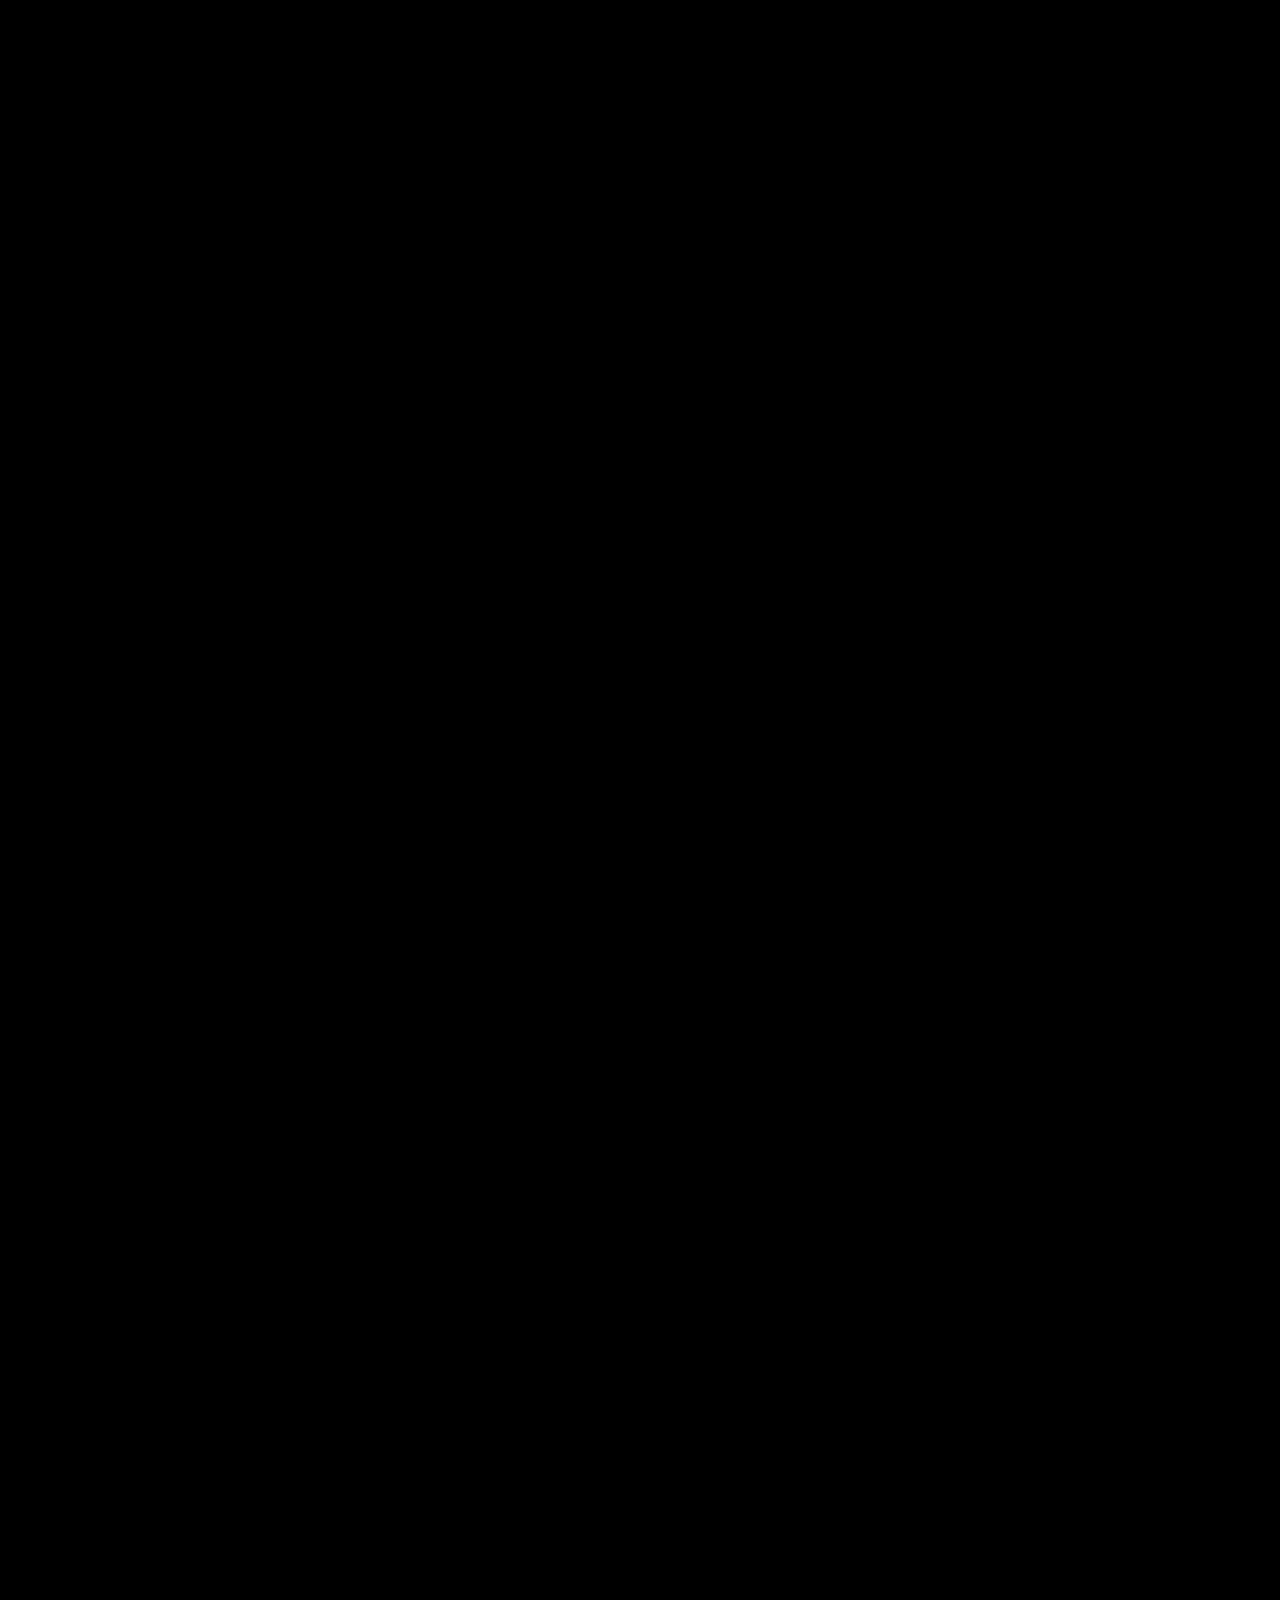
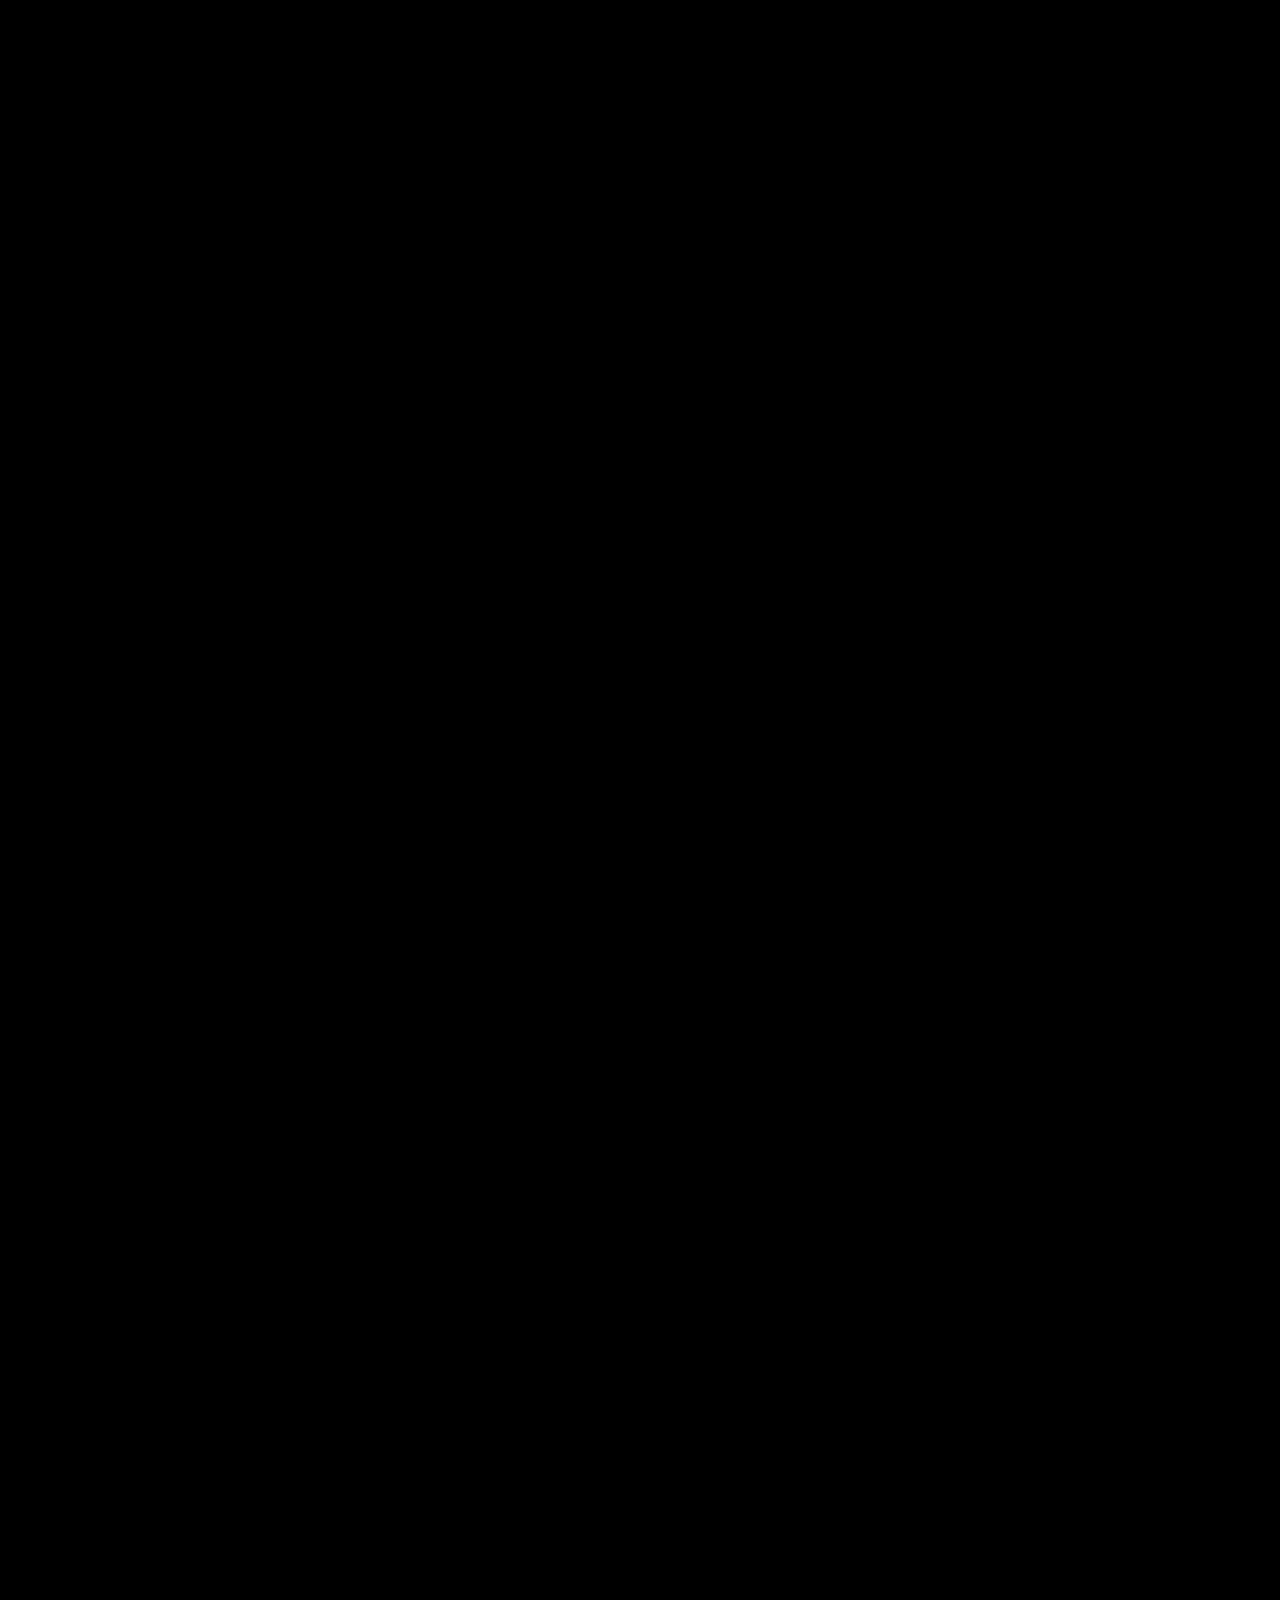
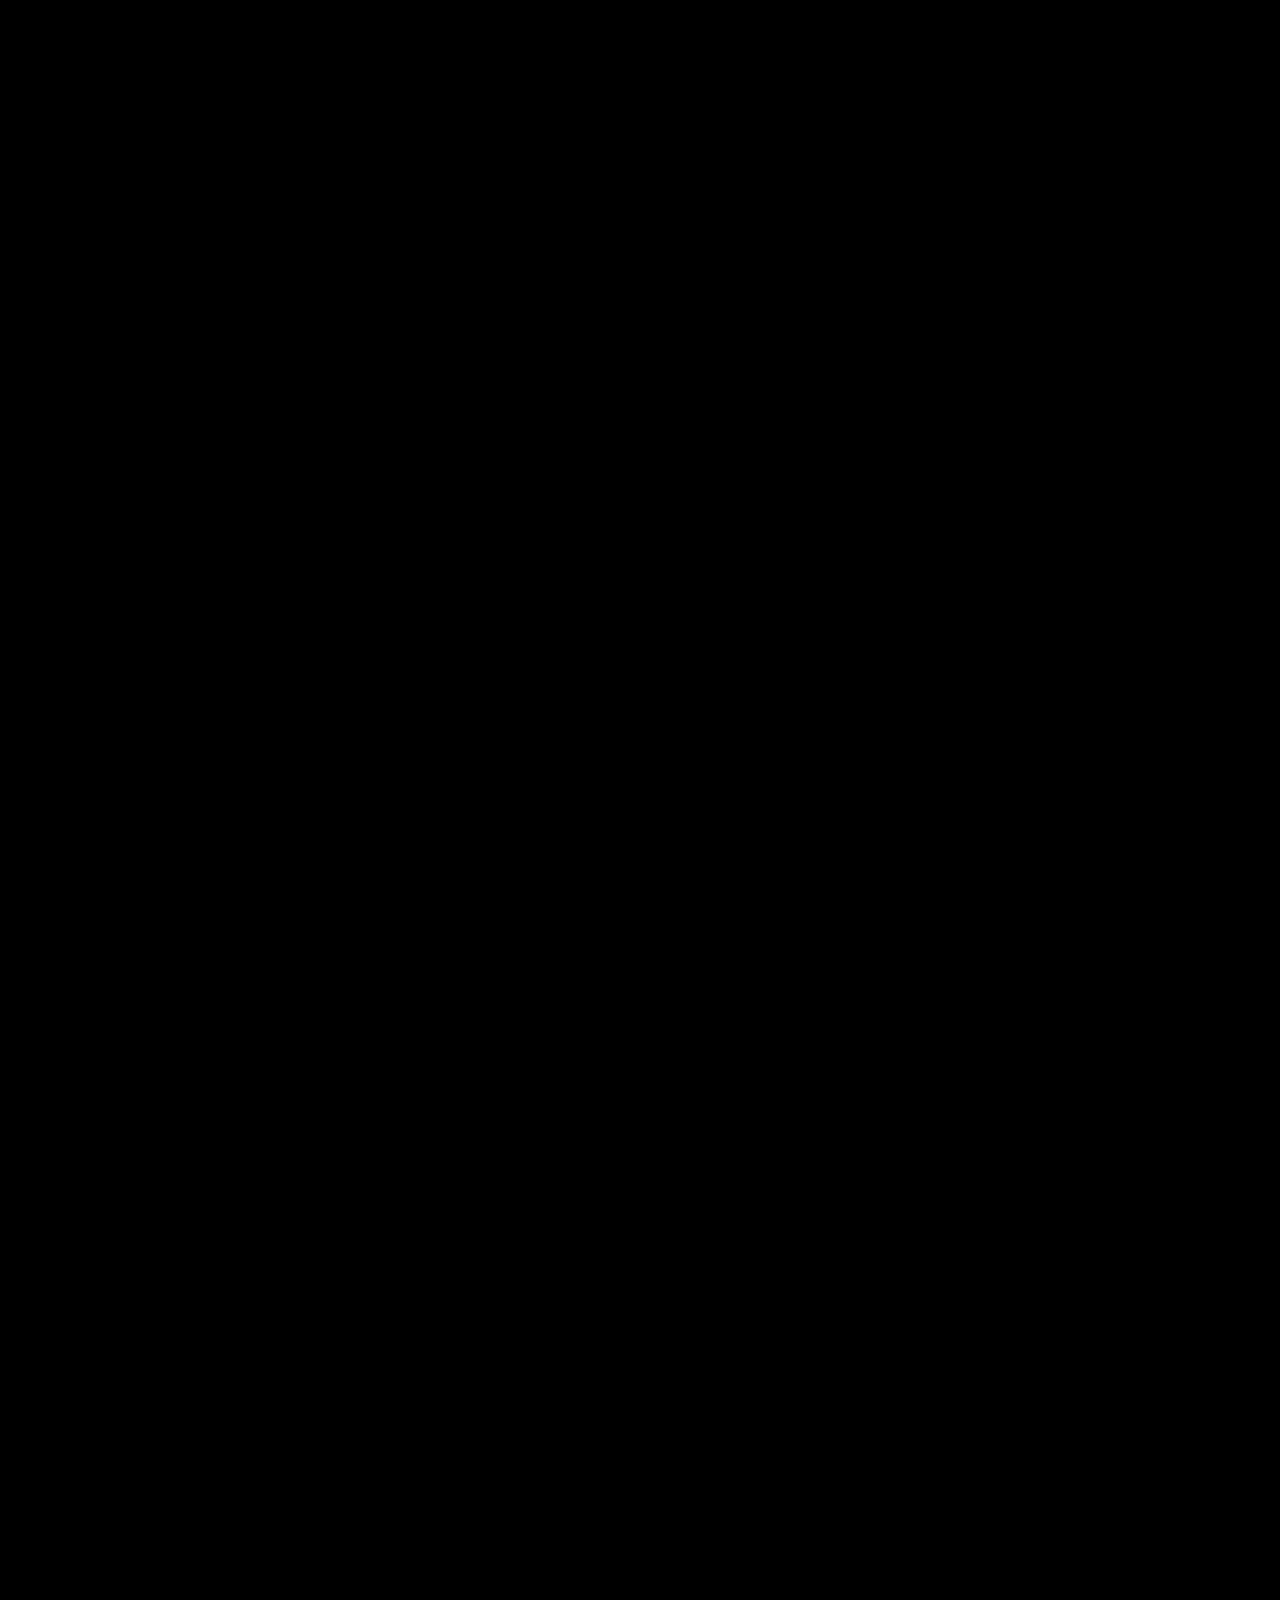
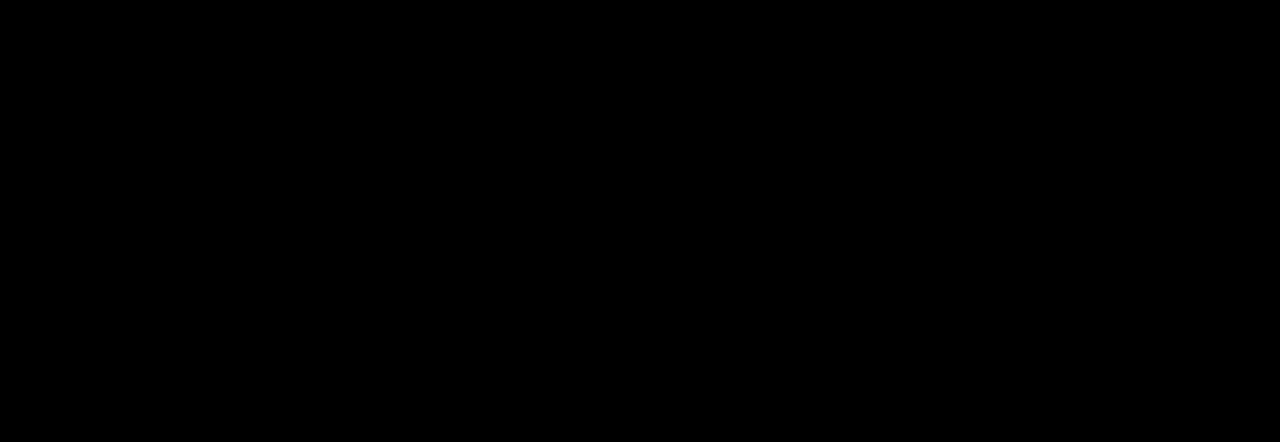
==== commit a5a1370c: "add something" ====
--- a/index.html
+++ b/index.html
@@ -7,10 +7,10 @@
 	<meta charset="utf-8">
 	<meta name="author" content="Eqnoxx">
 	<script src="js/jquery-1.11.1.min.js" type="text/javascript"></script>
-	<script src="js/loading.js" type="text/javascript"></script>
 	<link rel="stylesheet" type="text/css" href="css/loading.css">
 	<link rel="stylesheet" type="text/css" href="css/index.css">
 	<link rel="stylesheet" type="text/css" href="css/bottom.css">
+	<link rel="stylesheet" type="text/css" href="css/video.css">
 </head>
 <body>
 	<div id="loading"></div>
@@ -139,10 +139,16 @@
 
 		<!--footer-->
 		<footer>
-			<a href="v1.2.html">
+			<a href="v1.2.html" class="last-version">
 				<div class="pic"></div>
 				<div class="desc">
 						the Link to V1.2
+				</div>
+			</a>
+			<a href="v1.5.html" class="next-version">
+				<div class="pic"></div>
+				<div class="desc">
+						the Link to V1.5
 				</div>
 			</a>
 		</footer>
--- a/css/loading.css
+++ b/css/loading.css
@@ -5,7 +5,17 @@
 	right: 0;
 	bottom: 0;
 	background: black;
+	animation-name: loading;
 	opacity: 1;
 	z-index: 3000;
-	transition: 0.5s;
+	animation-delay: 0.2s;
+	animation-duration: 1s;
+	animation-iteration-count: 1;
+	animation-fill-mode: forwards;
+}
+@keyframes loading {
+	to {
+		opacity: 0;
+		z-index: 0;
+	}
 }